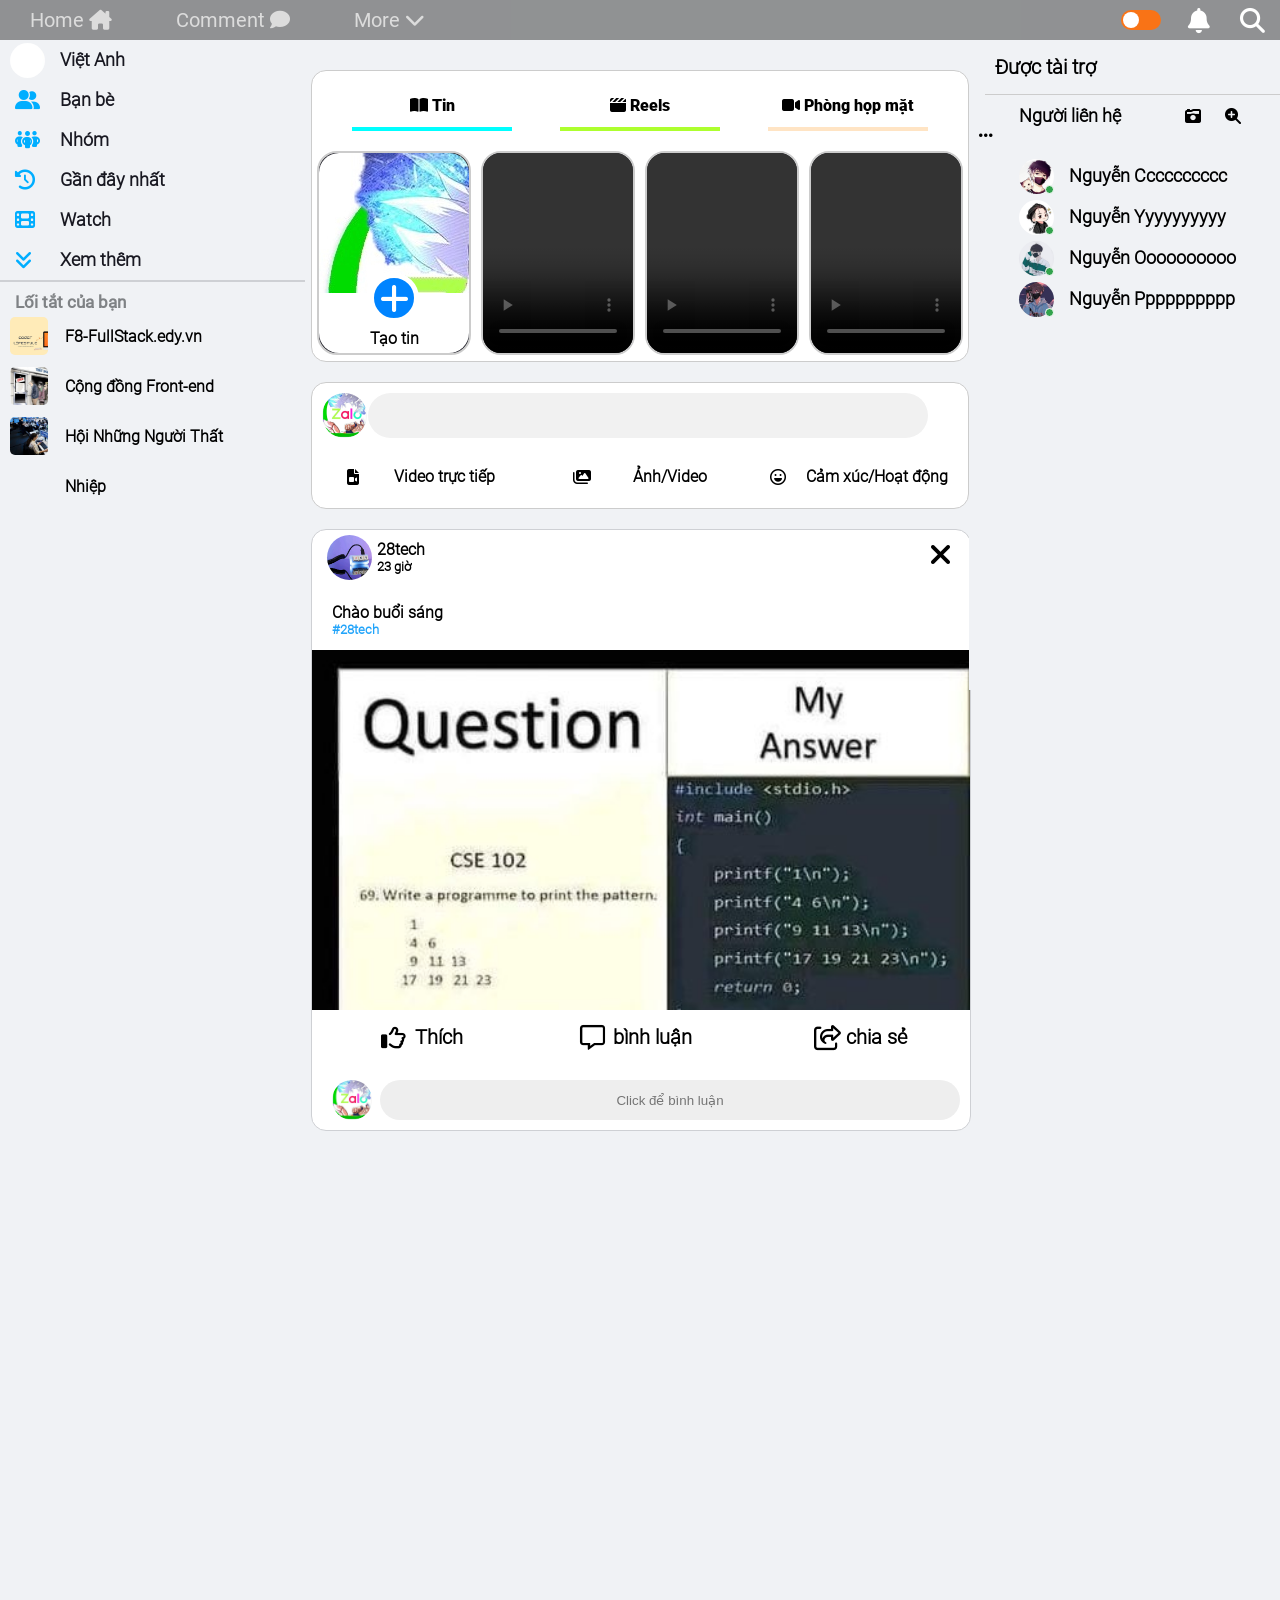
==== comments.html @ 3ee3d345 "website 1" ====
<!DOCTYPE html>
<html lang="en">
<head>
    <meta charset="UTF-8">
    <meta http-equiv="X-UA-Compatible" content="IE=edge">
    <meta name="viewport" content="width=device-width, initial-scale=1.0">
    <link rel="stylesheet" href="comments.css"/>
    <link rel="stylesheet" href="./fontawesome/css/all.min.css" />
    <title>Document</title>
</head>
<body>
    <div id="home-comments">
        <div id="header">
            <label id="checkbox">
                <input id="accept" type="checkbox">
                <span class="check"></span>
            </label>
            <i class="fa-solid fa-magnifying-glass">
                <input id="input" type="input">
            </i>      
            <i class="fa-solid fa-bell"><div class="background-bell"></div></i>
            <ul id="nav">
                <li id="li-home"><a href="./index.html">Home <i class="fa-solid fa-house-chimney"></i></a></li>
                <li id="li-comment"><a href="./comments.html">Comment <i class="fa-solid fa-comment"></i></a></li>
                <li id="more">
                    <a href="">More <i class="fa-solid fa-chevron-down"></i></a>
                    <ul id="subnav">
                        <li id="li-group"><a href="https://www.facebook.com/groups/1156197571684509">Group <i class="fa-brands fa-facebook"></i></a> <div id="menu-facebook"></div></li>
                        <li id="li-youtube"><a href="https://www.youtube.com/channel/UCp9s-j8TBkS5prHAPXQTIWg">Youtube <i class="fa-brands fa-youtube"></i></a>
                            <iframe id="menu-youtube" width="560" height="315" src="https://www.youtube.com/embed/EkPD_zbbj5I" title="YouTube video player" frameborder="0" allow="accelerometer; autoplay; clipboard-write; encrypted-media; gyroscope; picture-in-picture" allowfullscreen></iframe>
                        </li>
                    </ul>
                </li>
            </ul>
        </div>

        <div id="content">
            <div id="Part-1">
                <ul id="toolbar">
                    <a href="">
                        <li>
                            <div class="avatar" id="avatar-toolbar"></div>
                            <h4>Việt Anh</h4>
                        </li>
                    </a>
                    <a href="">
                        <li>
                            <i class="fa-solid fa-user-group"></i>
                            <h4>Bạn bè</h4>
                        </li>
                    </a>
                    <a href="">
                        <li>
                            <i class="fa-solid fa-people-group"></i>
                            <h4>Nhóm</h4>
                        </li>
                    </a>
                    <a href="">
                        <li>
                            <i class="fa-solid fa-clock-rotate-left"></i>
                            <h4>Gần đây nhất</h4>
                        </li>
                    </a>
                    <a href="">
                        <li>
                            <i class="fa-solid fa-film"></i>
                            <h4>Watch</h4>
                        </li>
                    </a>
                    <a href="">
                        <li id="more">
                            <i class="fa-solid fa-angles-down"></i>
                            <h4>Xem thêm</h4>
                        </li>
                    </a>
                </ul>

                <ul id="Group">
                    <h2>Lối tắt của bạn</h2>
                    <a href=""><li>
                        <i class="avatar-group" id="avatar-group-1"></i>
                        <h4>F8-FullStack.edy.vn</h4>
                    </li></a>
                    <a href=""><li>
                        <i class="avatar-group" id="avatar-group-2"></i>
                        <h4>Cộng đồng Front-end</h4>
                    </li></a>
                    <a href=""><li>
                        <i class="avatar-group" id="avatar-group-3"></i>
                        <h4>Hội Những Người Thất Nhiệp</h4>
                    </li></a>
                </ul>
            </div>

            <div id="Part-2">
                <div id="news">
                    <ul id="Part1-news">
                        <li id="new-open"><i class="fa-solid fa-book-open"></i> Tin</li>
                        <li id="reels-open"><i class="fa-solid fa-clapperboard"></i> Reels</li>
                        <li id="meeting-open"><i class="fa-solid fa-video"></i> Phòng họp mặt</li>
                    </ul>

                    <div id="Part2-news">
                        <div id="tin">
                            <div class="new" id="new-1">
                                <div class="avatar-new" id="avatar-new-1"></div>
                                <div class="infomation-new" id="infomation-new-1">
                                    <h4>Tạo tin</h4>
                                    <div id="box-fa-flus"><i class="fa-solid fa-plus"></i></div>
                                </div>
                            </div>                
                            <video class="new" id="new-2" controls>
                                <source src="./comments/video/y2meta.com-徐梦圆 - China-P ♪-(240p).mp4" type="video/mp4">
                                <div class="avatar" id="avatar-2"></div>
                                <h4 id="name-2" class="name">China-P</h4>
                            </video>          
                            <video class="new" id="new-3" controls>
                                <source src="./comments/video/y2meta.com-徐梦圆 - China-M ♪-(240p).mp4" type="video/mp4">
                                <div class="avatar" id="avatar-3"></div>
                                <h4 id="name-3" class="name">China-M</h4>
                            </video>
                            <video class="new" id="new-4" controls>
                                <source src="./comments/video/y2meta.com-徐梦圆 - China-A ♪-(240p).mp4" type="video/mp4">
                                <div class="avatar" id="avatar-4"></div>
                                <h4 id="name-4" class="name">China-A</h4>
                            </video>
                        </div>

                        <div id="reels">
                            <video class="new" id="new-2" controls>
                                <source src="./comments/video/y2meta.com-徐梦圆 - China-P ♪-(240p).mp4" type="video/mp4">
                                <div class="avatar" id="avatar-2"></div>
                                <h4 id="name-2" class="name">China-P</h4>
                            </video>             
                        </div>

                        <div id="phonghopmat">
                            <h1>để cho đỡ trống( quá khó vượt qua khả năng)</h1>
                        </div>
                    </div>
                </div>

                <div id="suggest">
                    <div id="Part1-suggest">
                        <i class="avatar" id="avatar-suggest"></i>
                        <input type="text">
                    </div>
                    <div id="Part2-suggest">
                        <div id="livevideo">
                            <i class="fa-solid fa-file-video"></i>
                            <h4>Video trực tiếp</h4>
                        </div>
                        <div id="image">
                            <i class="fa-solid fa-images"></i>
                            <h4>Ảnh/Video</h4>
                        </div>
                        <div id="smile">
                            <i class="fa-regular fa-face-laugh"></i>
                            <h4>Cảm xúc/Hoạt động</h4>
                        </div>
                    </div>
                </div>

                <div id="posts">
                    <div id="Part1-posts">
                        <div class="avatar" id="avatar-posts-1"></div>
                        <div id="infomation-posts">
                            <h4>28tech</h4>
                            <h5>23 giờ</h5>
                        </div>
                        <i class="fa-solid fa-xmark"></i>
                    </div>
                    <div id="Part2-posts">
                        <h4>Chào buổi sáng</h5>
                        <h6>#28tech</h6>
                    </div>
                    <div id="Part3-posts"></div>
                    <div id="Part4-posts">
                        <div id="like">
                            <i class="fa-regular fa-thumbs-up"></i>
                            <h4>Thích</h4>
                        </div>
                        <div id="comment">
                            <i class="fa-regular fa-message"></i>
                            <h4>bình luận</h4>
                        </div>
                        <div id="share">
                            <i class="fa-regular fa-share-from-square"></i>
                            <h4>chia sẻ</h4>
                        </div>
                    </div>
                    <div id="Part5-posts">
                        <i class="avatar" id="avatar-posts-2"></i>
                        <input id="input-posts" placeholder="Click để bình luận" type="text">
                    </div>
                    <div class="fb-comments" data-href="http://127.0.0.1:5500/comments.html" data-width="676" data-numposts="5"></div>
                </div>
            </div>

            <div id="Part-3">
                <h4>Được tài trợ</h4>
                <ul id="contact">
                    <li>
                        <ul id="lienhe">
                            <li><h4>Người liên hệ</h4> </li>
                            <li><i class="fa-solid fa-camera-retro"></i></li>
                            <li><i class="fa-solid fa-magnifying-glass-plus"></i></li>
                            <li><i class="fa-solid fa-ellipsis"></i></li>
                        </ul>
                    </li>
                    <li><h4><div class="avatar" id="avatar-user-1"></div> Nguyễn Cccccccccc</h4></li>
                    <li><h4><div class="avatar" id="avatar-user-2"></div> Nguyễn Yyyyyyyyyy</h4></li>
                    <li><h4><div class="avatar" id="avatar-user-3"></div> Nguyễn Oooooooooo</h4></li>
                    <li><h4><div class="avatar" id="avatar-user-4"></div> Nguyễn Pppppppppp</h4></li>
                </ul>
            </div>
        </div>
    </div>

    <div id="fb-root"></div>
    <script async defer crossorigin="anonymous" src="https://connect.facebook.net/vi_VN/sdk.js#xfbml=1&version=v16.0" nonce="fRt0n8JZ"></script>
    <script src="./comments.js"></script>
</body>
</html>
---- comments.css ----
* {
    margin: 0px;
    padding: 0px;
    list-style: none;
}

@font-face {
    font-family: Roboto-black;
    src: url(./font/Roboto-Black.ttf);
}
@font-face {
    font-family: Roboto-regular;
    src: url(./font/Roboto-Regular.ttf);
}
@font-face {
    font-family: Roboto-light;
    src: url(./font/Roboto-Light.ttf);
}
@font-face {
    font-family: Roboto-thin;
    src: url(./font/Roboto-Thin.ttf);
}

#home-comments {
    background-color: #F0F2F5;
    width: 100%;
    height: 2000px;
}

/* --------------------------------icon--------------------------------- */
#checkbox {
    position: absolute;
    left: 86%;
    top: 10px;
}

.fa-facebook {
    color: aqua;
    position: relative;
}

#li-group:hover #menu-facebook {
    display: block;
}

#li-group #menu-facebook {
    width: 800px;
    height: 400px;
    display: none;
    position: absolute;
    background-image: url(./images/facebook.png);
    background-repeat: no-repeat;
    left: 180px;
    top: 0px;
    transition: 1s;
    
}

#menu-facebook:hover {
    transform: scale(1.5);
    margin-top: 50px;
    margin-left: 200px;
    border-radius: 30px;
}

.fa-youtube {
    color: red;
}

#li-youtube:hover #menu-youtube {
    display: block;
}

#menu-youtube {
    display: none;
    position: absolute;
    left: 180px;
    top: 40px;
    width: 560px; 
    height: 340px;
    transition: 1s;
}

#menu-youtube:hover {
    transform: scale(1.5);
    margin-left: 140px;
}

.fa-magnifying-glass {
    font-size: 25px;
    color: white;
    float: right;
    padding: 7.5px 15px;
    position: relative;
}

#input {
    display: none;
    width: 200px;
    height: 35px;
    position: absolute;
    right: 0px;
    top: 40px;
    animation: animation-searchOpen 1s;
}

@keyframes animation-searchOpen {
    0% { width: 0px; height: 0px;}
    100% {width: 200px;height: 35px;}
}

#input.open {
    display: block;
}

.fa-bell {
    font-size: 25px;
    color: white;
    float: right;
    padding: 7.5px 15px;
    position: relative;
}  

.background-bell {
    display: none;
    background: white;
    width: 400px;
    height: 300px;
    margin: 5px;
    position: absolute;
    border-radius: 10%;
    -moz-border-radius: 10%;
    -webkit-border-radius: 10%;
    right: -8px;
    transition: 1s;
    animation: animation-bellOpen 1s;
}

@keyframes animation-bellOpen {
    0% { width: 0px; height: 0px;}
    100% {width: 400px;height: 300px;}
}

.background-bell.open {
    display: block;
}

.background-bell:hover {
    transform: scale(1.5);
    margin-top: 80px;
    margin-right: 50px;
}

.fa-bell:hover,
.fa-magnifying-glass:hover {
    color: black;
    background-color: red;
}

/* ------------------------------------------------------------------- */
#header {
    width: 100%;
    height: 40px;
    background-color: rgb(0, 0, 0, 0.4);
    position: fixed;
    z-index: 5;
}

#header a{
    font-family: Roboto-regular;
}

#nav > li {
    display: inline-block;
}

#nav a {
    text-decoration: none;
    color: #DCDCDC;
    font-size: 20px;
    padding: 0px 30px; 
    line-height: 40px;
}

#nav > li:hover > a {
    color: black;
    background-color: #DCDCDC;
    display: inline-block;
    transition: 1s ease;
}

#more {
    position: relative;
}

#subnav.open {
    display: block;
    animation: animation-subnav 1s normal;
}

@keyframes animation-subnav {
    0% {
        width: 180px;
        height: 0px;
    }
    100% {
        width: 180px;
        height: 80px;
    }
}

#more > a {
    pointer-events: none;
} 

#subnav li:hover{
    background-color: #DCDCDC;
}

#subnav li:hover a{
    color: black
}

#subnav {
    display: none;
    width: 180px;
    background-color: #ffffff;
    position: absolute;
    left: 0px;
    border-radius: 5%;
} 

#li-home {
    position: relative;
}

#li-home a::after {
    content: '';
    height: 4px;
    width: 0px;
    background-color: rgb(238, 255, 0);
    position: absolute;
    bottom: 0px;
    left: 50%;
    transform: translateX(-50%);
    transition: all 0.5s ease-in-out;
}

#li-home a:hover::after {
    width: 100%;
}

#li-comment {
    position: relative;
}

#li-comment a::after {
    content: '';
    height: 4px;
    width: 0px;
    background-color: rgb(0, 247, 255);
    position: absolute;
    bottom: 0px;
    left: 50%;
    transform: translateX(-50%);
    transition: all 0.5s ease-in-out;
}

#li-comment a:hover::after {
    width: 100%;
}

#accept {
    display: none;
}

.check {
    position: relative;
    display: block;
    width: 40px;
    height: 20px;
    background-color: #f97316;
    cursor: pointer;
    border-radius: 20px;
    overflow: hidden;
    transition: ease-in 0.5s;
    left: 50%;
}

#accept:checked ~ .check {
    background-color: #fff;
}

.check::before {
    content: '';
    position: absolute;
    top: 2px;
    left: 2px;
    background: #fff;
    width: 16px;
    height: 16px;
    border-radius: 50%;
    transition-duration: 0.5s;
}

#accept:checked ~ .check::before {
    transform: translateX(-50px);
}

.check::after {
    content: '';
    position: absolute;
    top: 2px;
    left: 2px;
    background: #f97316;
    width: 16px;
    height: 16px;
    border-radius: 50%;
    transition-duration: 0.5s;
    transform: translateX(50px);
}

#accept:checked ~ .check::after {
    transform: translateX(0px);
}

/* --------------------------------comment.html------------------------------------------ */
#content {
    display: flex;
    width: 100%;
    height: 650px;
    top: 40px;
    position: relative;
    font-family: Roboto-light;
    background-color: #F0F2F5;
}

/* ----------------------------------part1--------------------------------- */
#Part-1 {
    display: flex;
    flex: 1;
    flex-direction: column;
    width: 100%;
    height: 100%;
    background-color: #F0F2F5;
}

#toolbar > a > li h4 {
    font-size: 18px;
    line-height: 40px;
    position: relative;
    left: 60px;
    color: #181821;
}

#toolbar a {
    text-decoration: none;
}

#toolbar li:hover {
    background-color: #E4E6E9;
}

#toolbar i {
    color: rgb(0, 174, 255);
    font-size: 20px;
    position: absolute;
    margin: 10px 15px;
}

#toolbar {
    border-bottom:#CED0D4 solid 2px;
    width: 305px;
}

.avatar {
    position: absolute;
    border-radius: 100%;
    background-size: cover;
}

#avatar-toolbar {
    width: 35px;
    height: 35px;
    margin: 2.5px 10px;
    background: url(./comments/img/avatar.jpg);
}

#Group h2 {
    padding: 10px 0px 0px 15px;
    font-family: Roboto-regular;
    font-size: 17px;
    color: #7F8285;
}

#Group li:hover{
    background-color: #E4E6E9;
}

#Group a {
    text-decoration: none;
}

#Group h4 {
    color: black;
    margin: 0px 65px;
    line-height: 50px;
}

.avatar-group {
    width: 38px;
    height: 38px;
    border-radius: 5px;
    background-size: cover;
    position: absolute;
    margin: 5px 0px 0px 10px;
}

#avatar-group-1 {
    background-image: url(./comments/img/f8.jpg);
}

#avatar-group-2 {
    background-image: url(./comments/img/hội\ thất\ nghiệp.jpg);
}

#avatar-group-3 {
    background-image: url(./comments/img/font-end.jpg);
}

/* ----------------------------------part2--------------------------------- */
#Part-2 {
    flex: 2;
    flex-direction: column;
    width: 100%;
    height: 100%;
    
}
/* -------------------------part-new1------------------------------- */
#news {
    display: flex;
    flex-direction: column;
    align-items: center;
    border: rgb(204, 204, 204) 1px solid;
    border-radius: 15px;
    position: relative;
    top: 30px;
    background-color: #FFFFFF;
}

#Part1-news > li {
    display: inline-block;
    text-align: center;
    line-height: 60px;
    background-color: #FFFFFF;
    height: 60px;
    width: 200px;
    margin: 0px 2px;
    position: relative;
    top: 5px;
    font-family: Roboto-black;  
    border-radius: 10px;
    cursor: pointer;
}

#Part1-news > li:hover {
    background-color: #F2F2F2;
}

#new-open::after {
    content: '';
    position: absolute;
    bottom: 5px;
    width: 80%;
    height: 4px;
    background-color: aqua;
    left: 50%;
    transform: translateX(-50%);
}

#reels-open::after {
    content: '';
    position: absolute;
    bottom: 5px;
    width: 80%;
    height: 4px;
    background-color: greenyellow;
    left: 50%;
    transform: translateX(-50%);
}

#meeting-open::after {
    content: '';
    position: absolute;
    bottom: 5px;
    width: 80%;
    height: 4px;
    background-color: bisque;
    left: 50%;
    transform: translateX(-50%);
}

#new-open.remove::after,
#reels-open.remove::after,
#meeting-open.remove::after {
    transform: translateX(-50%) translateY(-4px);
    transition: 1s ease;
}

#new-open.open::after,
#reels-open.open::after,
#meeting-open.open::after {
    transform: translateX(-50%) translateY(4px);
    transition: 1s ease;
}

.fa-book-open.open {
    color: orange;
}

.fa-clapperboard.open {
    color: red;
}

.fa-video.open {
    color: rebeccapurple;
}
/* -------------------------part-new2------------------------------- */
#tin {
    width: 100%;
    height: 230px;
    display: flex;
}

#tin.remove {
    display: none;
}

.new {
    width: 150px;
    height: 200px;
    position: relative;
    top: 20px;
    margin: 0px 5px;
    border-radius: 20px;
    background-color: #181821;
    border: #ccc 2px solid;
}

.avatar-new {
    border-radius: 20px 20px 0px 0px;
}

#avatar-new-1 {
    width: 100%;
    height: 70%;
    background-size: cover;
    background: url(./comments/img/avatar.jpg);
}

.infomation-new {
    width: 100%;
    height: 30%;
    background-color: white;
    border-radius: 0px 0px 20px 20px;
}

.infomation-new h4 {
    left: 50%;
    transform: translateX(-50%);
    position: absolute;
    bottom: 5px;
}

#box-fa-flus {
    position: absolute;
    border: white 5px solid;
    width: 40px;
    height: 40px;
    left: 50%;
    top: 60%;
    transform: translateX(-50%);
    border-radius: 100%;
    background-color: rgb(0, 132, 255);
}

.fa-plus {
    color: white;
    font-size: 33px;
    position: absolute;
    top: 50%;
    left: 6px;
    transform: translateY(-50%);
}

#reels {
    display: none;
    width: 100%;
    height: 230px;
}

#reels.open {
    display: block;
}

#phonghopmat {
    display: none;
    padding: 50px 0px;
    text-align: center;
}

#phonghopmat.open {
    display: block;
}

#suggest {
    width: 99,5%;
    height: 125px;
    background-color: white;
    position: relative;
    top: 50px;
    border: #ccc 1px solid;
    border-radius: 15px;
}

#Part1-suggest {
    width: 100%;
    height: 50%;
}

#Part1-suggest input {
    width: 560px;
    height: 45px;
    border-radius: 50px;
    border: none;
    background-color: #f1f1f1;
    float: right;
    margin: 10px 40px;
}

#Part1-suggest input:hover {
    background-color: #E4E6E9;
}

#Part2-suggest {
    display: flex;
    width: 100%;
    height: 50%;
}

#livevideo,
#image,
#smile {
    display: flex;
    flex: 1;
    width: 100px;
    border-radius: 10px;
    align-items: center;
    margin-bottom: 5px;
    justify-content: space-evenly;
}

#livevideo:hover,
#image:hover,
#smile:hover{
    background-color: rgba(0, 0, 0, 0.274);
}

#avatar-suggest {
    background: url(./comments/img/avatar.jpg);
    background-size: cover;
    margin: 10px;
    width: 45px;
    height: 45px;
}

#posts {
    width: 100%;
    height: 600px;
    background-color: white;
    border: solid 1px #CED0D4;
    position: relative;
    top: 70px;
    border-radius: 15px;
}

#Part1-posts {
    height: 10%;
    width: 100%;
    display: flex;
}

#avatar-posts-1 {
    background: url(./comments/img/avatar-post.jpg);
    width: 45px;
    height: 45px;
    background-size: cover;
    top: 5px;
    left: 15px;
}

#infomation-posts {
    position: absolute;
    left: 65px;
    top: 10px;
}

.fa-xmark {
    font-size: 30px;
    position: absolute;
    right: 20px;
    top: 10px;
}

#Part2-posts {
    height: 10%;
    width: 100%;
    margin: 0px 20px;
    display: flex;
    flex-direction: column;
    justify-content: center;
}

#Part2-posts h6 {
    color: rgb(34, 164, 250);
    font-size: 13px;
}

#Part3-posts {
    background: url(./comments/img/image-posts.jpg);
    background-size: cover;
    height: 60%;
    width: 100%;
}

#Part4-posts {
    height: 10%;
    width: 100%;
    display: flex;
    border-radius: 0px 0px 0px 0px;
}

#like,#comment,#share {
    width: 90%;
    height: 90%;
    align-items: center;
    justify-content: space-evenly;
    display: flex;
    border-radius: 10px;
}

#like:hover,#comment:hover,#share:hover {
    background-color: #7F8285;
}

#like h4,#share h4 {
    font-size: 20px;
    position: relative;
    left: -20px;
}

#like i,#share i {
    position: relative;
    font-size: 25px;
    left: 20px;
}

#comment h4 {
    font-size: 20px;
    position: relative;
    left: -20px;
}
#comment i {
    position: relative;
    font-size: 25px;
    left: 10px;
}

#Part5-posts {
    width: 100%;
    height: 10%;
    display: flex;
    align-items: center;
}

#Part5-posts input {
    width: 580px;
    height: 40px;
    position: absolute;
    right: 10px;
    border-radius: 20px;
    background-color: #eeeeee;
    border: none;
}

#Part5-posts input:hover {
    background-color: #ccc;
}

#Part5-posts input::placeholder {
    top: 50%;
    left: 50%;
    transform: translateX(-50%) translateY(-50%);
    position: absolute;
}

#avatar-posts-2 {
    width: 40px;
    height: 40px;
    background: url(./comments/img/avatar.jpg);
    background-size: cover;
    position: absolute;
    left: 20px;
}

.fb-comments {
    display: none;
}

.fb-comments.open {
    display: block;
    animation: animation-comments 1s;
}

@keyframes animation-comments {
    0% { height: 0%;}
    100% { height: 100%;}
}
/* ----------------------------------part3--------------------------------- */
#Part-3 {
    flex: 1;
    flex-direction: column;
    width: 100%;
    height: 100%;
    background-color: #F0F2F5;
    position: relative;
}

#Part-3 > h4 {
    border-bottom: rgb(204, 204, 204) 1px solid;
    width: 275px;
    float: right;
    font-size: 20px;
    padding: 15px 10px;
}

#contact {
    float: right;
}

#lienhe li {
    display: inline-block;
}

#contact i {
    margin: 0px 10px;
}

#contact li h4 {
    font-size: 18px;
    margin: 10px 50px 0px 50px;
}

#contact > li > h4 {
    margin: 20px 0px 0px 100px;

}


#avatar-user-1 {width: 35px; height: 35px; background: url(./comments/img/avatar-user-1.jpg); background-size: cover; position: absolute; margin-left: -50px; margin-top: -6px;}
#avatar-user-2 {width: 35px; height: 35px; background: url(./comments/img/avatar-user-2.jpg); background-size: cover; position: absolute; margin-left: -50px; margin-top: -6px;}
#avatar-user-3 {width: 35px; height: 35px; background: url(./comments/img/avatar-user-3.jpg); background-size: cover; position: absolute; margin-left: -50px; margin-top: -6px;}
#avatar-user-4 {width: 35px; height: 35px; background: url(./comments/img/avatar-user-4.jpg); background-size: cover; position: absolute; margin-left: -50px; margin-top: -6px;}

#avatar-user-1::after,
#avatar-user-2::after,
#avatar-user-3::after,
#avatar-user-4::after {
    content: '';
    background-color: #31A24C;
    position: absolute;
    bottom: -0px;
    right: -0px;
    border: solid white 1px;
    border-radius: 100%;
    width: 7px;
    height: 7px;
}
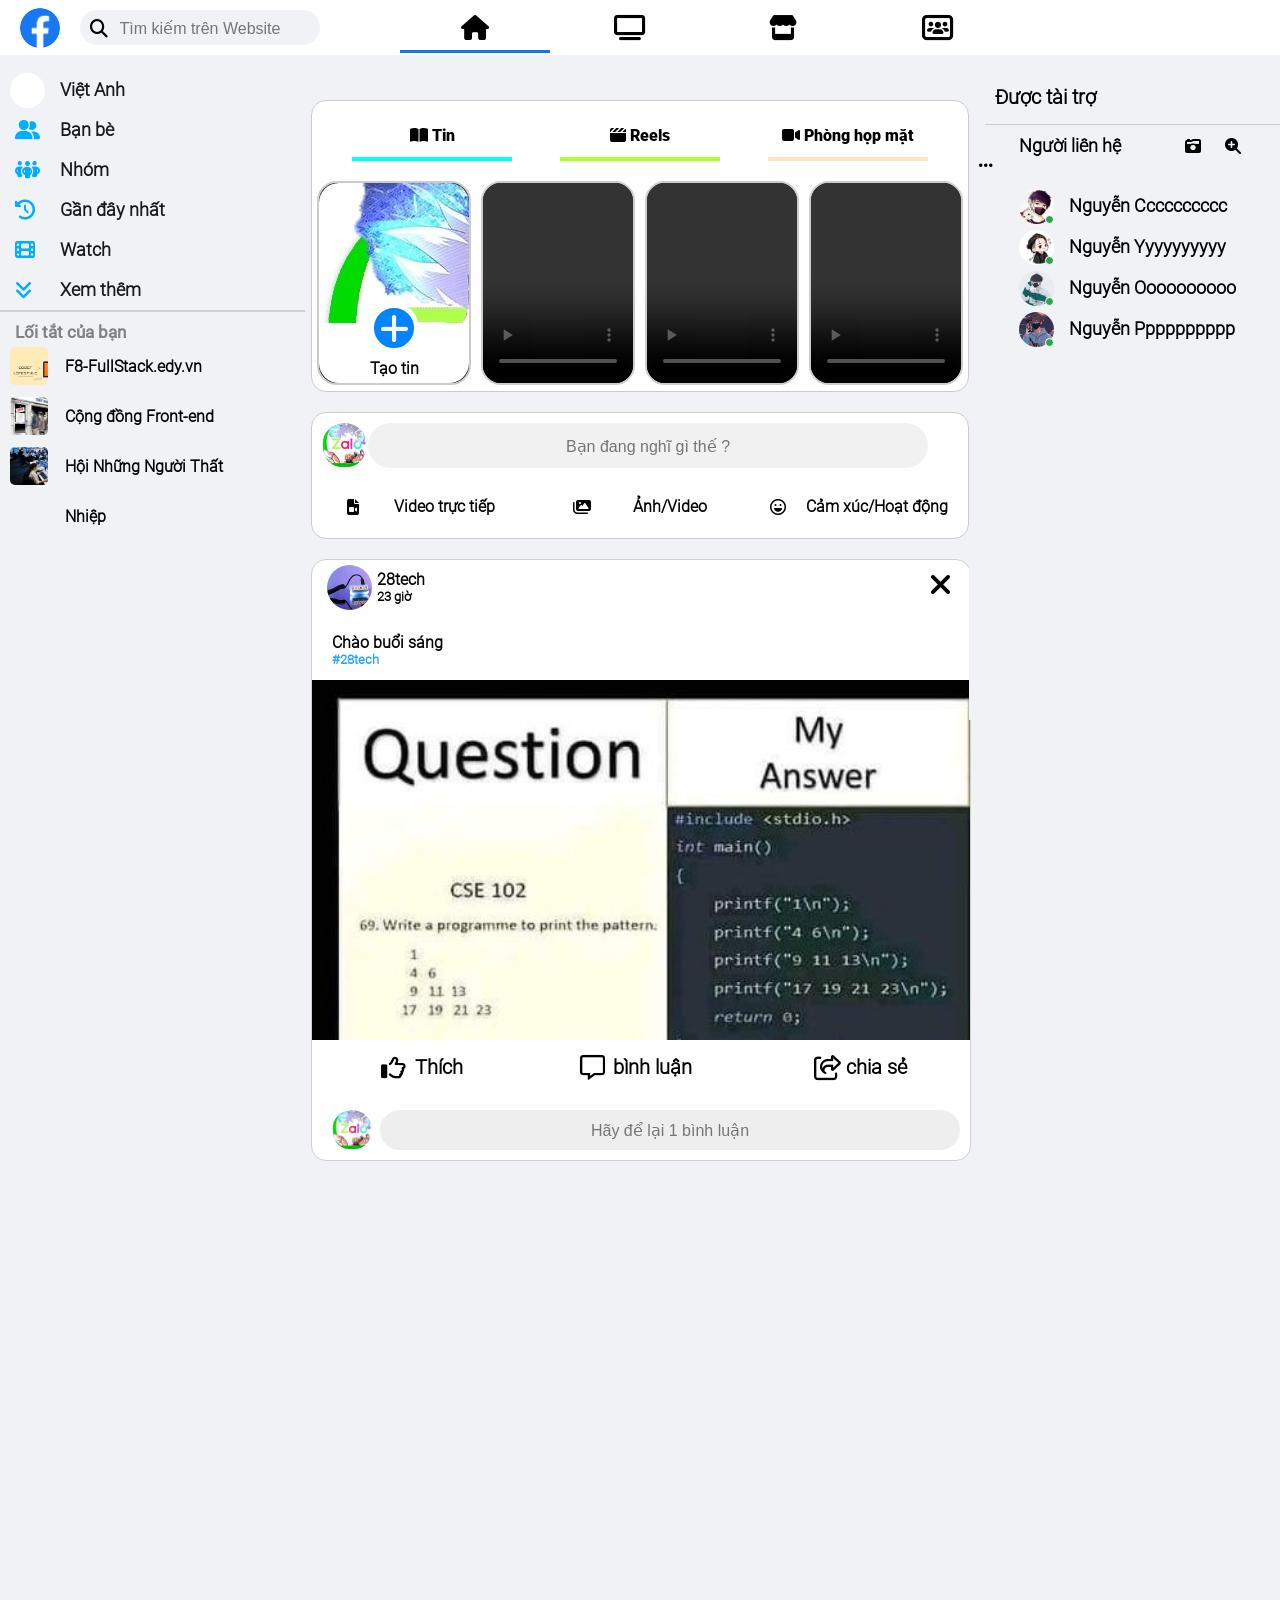
==== commit 7898bc3b: "Add new project food" ====
--- a/comments.html
+++ b/comments.html
@@ -11,27 +11,23 @@
 <body>
     <div id="home-comments">
         <div id="header">
-            <label id="checkbox">
-                <input id="accept" type="checkbox">
-                <span class="check"></span>
-            </label>
-            <i class="fa-solid fa-magnifying-glass">
-                <input id="input" type="input">
-            </i>      
-            <i class="fa-solid fa-bell"><div class="background-bell"></div></i>
-            <ul id="nav">
-                <li id="li-home"><a href="./index.html">Home <i class="fa-solid fa-house-chimney"></i></a></li>
-                <li id="li-comment"><a href="./comments.html">Comment <i class="fa-solid fa-comment"></i></a></li>
-                <li id="more">
-                    <a href="">More <i class="fa-solid fa-chevron-down"></i></a>
-                    <ul id="subnav">
-                        <li id="li-group"><a href="https://www.facebook.com/groups/1156197571684509">Group <i class="fa-brands fa-facebook"></i></a> <div id="menu-facebook"></div></li>
-                        <li id="li-youtube"><a href="https://www.youtube.com/channel/UCp9s-j8TBkS5prHAPXQTIWg">Youtube <i class="fa-brands fa-youtube"></i></a>
-                            <iframe id="menu-youtube" width="560" height="315" src="https://www.youtube.com/embed/EkPD_zbbj5I" title="YouTube video player" frameborder="0" allow="accelerometer; autoplay; clipboard-write; encrypted-media; gyroscope; picture-in-picture" allowfullscreen></iframe>
-                        </li>
-                    </ul>
-                </li>
-            </ul>
+            <i class="avatar" id="icon"></i>
+            <i class="fa-solid fa-magnifying-glass"></i>
+            <input type="text" placeholder="Tìm kiếm trên Website">
+            <div id="Part2-header">
+                <i class="fa-solid fa-house">
+                    <div class="recommend"><h5>Trang chủ</h5></div>
+                </i>
+                <i class="fa-solid icon-header fa-tv">
+                    <div class="recommend"><h5>Watch</h5></div>
+                </i>
+                <i class="fa-solid icon-header fa-store">
+                    <div class="recommend"><h5>Marketplace</h5></div>
+                </i>
+                <i class="fa-solid icon-header fa-users-rectangle">
+                    <div class="recommend"><h5>Nhóm</h5></div>
+                </i>
+            </div>
         </div>
 
         <div id="content">
@@ -95,9 +91,9 @@
             <div id="Part-2">
                 <div id="news">
                     <ul id="Part1-news">
-                        <li id="new-open"><i class="fa-solid fa-book-open"></i> Tin</li>
-                        <li id="reels-open"><i class="fa-solid fa-clapperboard"></i> Reels</li>
-                        <li id="meeting-open"><i class="fa-solid fa-video"></i> Phòng họp mặt</li>
+                        <li class="new-part1" id="new-open"><i class="fa-solid fa-book-open"></i> Tin</li>
+                        <li class="new-part1" id="reels-open"><i class="fa-solid fa-clapperboard"></i> Reels</li>
+                        <li class="new-part1" id="meeting-open"><i class="fa-solid fa-video"></i> Phòng họp mặt</li>
                     </ul>
 
                     <div id="Part2-news">
@@ -143,7 +139,7 @@
                 <div id="suggest">
                     <div id="Part1-suggest">
                         <i class="avatar" id="avatar-suggest"></i>
-                        <input type="text">
+                        <input placeholder="Bạn đang nghĩ gì thế ?" type="text">
                     </div>
                     <div id="Part2-suggest">
                         <div id="livevideo">
@@ -191,7 +187,7 @@
                     </div>
                     <div id="Part5-posts">
                         <i class="avatar" id="avatar-posts-2"></i>
-                        <input id="input-posts" placeholder="Click để bình luận" type="text">
+                        <input id="input-posts" placeholder="Hãy để lại 1 bình luận" type="text">
                     </div>
                     <div class="fb-comments" data-href="http://127.0.0.1:5500/comments.html" data-width="676" data-numposts="5"></div>
                 </div>
@@ -216,9 +212,8 @@
             </div>
         </div>
     </div>
-
+    <script src="./comments.js"></script>
     <div id="fb-root"></div>
     <script async defer crossorigin="anonymous" src="https://connect.facebook.net/vi_VN/sdk.js#xfbml=1&version=v16.0" nonce="fRt0n8JZ"></script>
-    <script src="./comments.js"></script>
 </body>
 </html>
--- a/comments.css
+++ b/comments.css
@@ -27,309 +27,152 @@
     height: 2000px;
 }
 
-/* --------------------------------icon--------------------------------- */
-#checkbox {
-    position: absolute;
-    left: 86%;
-    top: 10px;
-}
-
-.fa-facebook {
-    color: aqua;
-    position: relative;
-}
-
-#li-group:hover #menu-facebook {
-    display: block;
-}
-
-#li-group #menu-facebook {
-    width: 800px;
-    height: 400px;
-    display: none;
-    position: absolute;
-    background-image: url(./images/facebook.png);
-    background-repeat: no-repeat;
-    left: 180px;
-    top: 0px;
-    transition: 1s;
+/* --------------------------------header--------------------------------- */
+#header {
+    width: 100%;
+    height: 55px;
+    background: #FFFFFF;
+    position: fixed;
+    display: flex;
+    align-items: center;
+    z-index: 5;
+}
+
+#icon {
+    width: 40px;
+    height: 40px;
+    background: url(./comments/img/fb_icon_325x325.png);
+    background-size: cover;
+    left: 20px;
+}
+
+#header input {
+    width: 240px;
+    height: 35px;
+    margin: 0px ;
+    border: none;
+    background: #F0F2F5;
+    margin: 0px 80px;
+    border-radius: 20px;
+}
+
+input::placeholder {
+    position: absolute;
+    font-size: 16px;
+    top: 50%;
+    left: 50%;
+    transform: translateX(-50%) translateY(-50%);
+}
+
+.fa-magnifying-glass {
+    font-size: 18px;
+    position: absolute;
+    left: 90px;
+    line-height: 40px;
+}
+
+.icon-header {
+    text-align: center;
+    padding: 10px 0px;
+    font-size: 25px;
+    width: 150px; 
+    cursor: pointer;
+    position: relative;
+    font-weight: lighter;
+}
+
+.icon-header:hover {
+    border-radius: 10px;
+    background-color: #F2F2F2;
+}
+
+.fa-house {
+    text-align: center;
+    padding: 10px 0px;
+    font-size: 25px;
+    width: 150px; 
+    cursor: pointer;
+    position: relative;
+    font-weight: lighter;
+}
+
+.fa-house::after {
+    content: '';
+    width: 100%;
+    height: 3px;
+    position: absolute;
+    bottom: -3px;
+    left: 50%;
+    transform: translateX(-50%);
+    background-color:#1B74E4;
+}
+
+.recommend {
+    opacity: 0;
+    position: absolute;
+    background-color: #383839;
+    width: 70px;
+    left: 50%;
+    transform: translate(-50%, 0);
+    height: 20px;
+    bottom: -25px;
+    border-radius: 10px;
     
 }
 
-#menu-facebook:hover {
-    transform: scale(1.5);
-    margin-top: 50px;
-    margin-left: 200px;
-    border-radius: 30px;
-}
-
-.fa-youtube {
-    color: red;
-}
-
-#li-youtube:hover #menu-youtube {
-    display: block;
-}
-
-#menu-youtube {
-    display: none;
-    position: absolute;
-    left: 180px;
-    top: 40px;
-    width: 560px; 
-    height: 340px;
-    transition: 1s;
-}
-
-#menu-youtube:hover {
-    transform: scale(1.5);
-    margin-left: 140px;
-}
-
-.fa-magnifying-glass {
-    font-size: 25px;
+#Part2-header i:hover .recommend {
+    animation: opacityOn 1s normal forwards;
+    animation-delay: 1s;
+}
+
+.recommend h5 {
+    line-height: 20px;
     color: white;
-    float: right;
-    padding: 7.5px 15px;
-    position: relative;
-}
-
-#input {
-    display: none;
-    width: 200px;
-    height: 35px;
-    position: absolute;
-    right: 0px;
-    top: 40px;
-    animation: animation-searchOpen 1s;
-}
-
-@keyframes animation-searchOpen {
-    0% { width: 0px; height: 0px;}
-    100% {width: 200px;height: 35px;}
-}
-
-#input.open {
-    display: block;
-}
-
-.fa-bell {
-    font-size: 25px;
-    color: white;
-    float: right;
-    padding: 7.5px 15px;
-    position: relative;
-}  
-
-.background-bell {
-    display: none;
-    background: white;
-    width: 400px;
-    height: 300px;
-    margin: 5px;
-    position: absolute;
-    border-radius: 10%;
-    -moz-border-radius: 10%;
-    -webkit-border-radius: 10%;
-    right: -8px;
-    transition: 1s;
-    animation: animation-bellOpen 1s;
-}
-
-@keyframes animation-bellOpen {
-    0% { width: 0px; height: 0px;}
-    100% {width: 400px;height: 300px;}
-}
-
-.background-bell.open {
-    display: block;
-}
-
-.background-bell:hover {
-    transform: scale(1.5);
-    margin-top: 80px;
-    margin-right: 50px;
-}
-
-.fa-bell:hover,
-.fa-magnifying-glass:hover {
-    color: black;
-    background-color: red;
-}
-
-/* ------------------------------------------------------------------- */
-#header {
-    width: 100%;
-    height: 40px;
-    background-color: rgb(0, 0, 0, 0.4);
-    position: fixed;
-    z-index: 5;
-}
-
-#header a{
-    font-family: Roboto-regular;
-}
-
-#nav > li {
-    display: inline-block;
-}
-
-#nav a {
-    text-decoration: none;
-    color: #DCDCDC;
-    font-size: 20px;
-    padding: 0px 30px; 
-    line-height: 40px;
-}
-
-#nav > li:hover > a {
-    color: black;
-    background-color: #DCDCDC;
-    display: inline-block;
-    transition: 1s ease;
-}
-
-#more {
-    position: relative;
-}
-
-#subnav.open {
-    display: block;
-    animation: animation-subnav 1s normal;
-}
-
-@keyframes animation-subnav {
+    font-family: Roboto-light;
+    font-size: 12px;
+}
+
+@keyframes opacityOn {
     0% {
-        width: 180px;
-        height: 0px;
+        opacity: 0;
     }
     100% {
-        width: 180px;
-        height: 80px;
+        opacity: 1;
     }
 }
 
-#more > a {
-    pointer-events: none;
-} 
-
-#subnav li:hover{
-    background-color: #DCDCDC;
-}
-
-#subnav li:hover a{
-    color: black
-}
-
-#subnav {
-    display: none;
-    width: 180px;
-    background-color: #ffffff;
-    position: absolute;
-    left: 0px;
-    border-radius: 5%;
-} 
-
-#li-home {
-    position: relative;
-}
-
-#li-home a::after {
+/* .icon-header::after {
     content: '';
-    height: 4px;
-    width: 0px;
-    background-color: rgb(238, 255, 0);
-    position: absolute;
-    bottom: 0px;
+    width: 100%;
+    height: 3px;
+    position: absolute;
+    bottom: -3px;
     left: 50%;
     transform: translateX(-50%);
-    transition: all 0.5s ease-in-out;
-}
-
-#li-home a:hover::after {
-    width: 100%;
-}
-
-#li-comment {
-    position: relative;
-}
-
-#li-comment a::after {
-    content: '';
-    height: 4px;
-    width: 0px;
-    background-color: rgb(0, 247, 255);
-    position: absolute;
-    bottom: 0px;
-    left: 50%;
-    transform: translateX(-50%);
-    transition: all 0.5s ease-in-out;
-}
-
-#li-comment a:hover::after {
-    width: 100%;
-}
-
-#accept {
-    display: none;
-}
-
-.check {
-    position: relative;
-    display: block;
-    width: 40px;
-    height: 20px;
-    background-color: #f97316;
-    cursor: pointer;
-    border-radius: 20px;
-    overflow: hidden;
-    transition: ease-in 0.5s;
-    left: 50%;
-}
-
-#accept:checked ~ .check {
-    background-color: #fff;
-}
-
-.check::before {
-    content: '';
-    position: absolute;
-    top: 2px;
-    left: 2px;
-    background: #fff;
-    width: 16px;
-    height: 16px;
-    border-radius: 50%;
-    transition-duration: 0.5s;
-}
-
-#accept:checked ~ .check::before {
-    transform: translateX(-50px);
-}
-
-.check::after {
-    content: '';
-    position: absolute;
-    top: 2px;
-    left: 2px;
-    background: #f97316;
-    width: 16px;
-    height: 16px;
-    border-radius: 50%;
-    transition-duration: 0.5s;
-    transform: translateX(50px);
-}
-
-#accept:checked ~ .check::after {
-    transform: translateX(0px);
-}
+}
+
+.fa-house::after {
+    background-color:crimson;
+}
+
+.fa-tv::after {
+    background-color:tomato;
+}
+
+.fa-store::after {
+    background-color:magenta;
+}
+
+.fa-users-rectangle::after {
+    background-color: #1B74E4;
+} */
 
 /* --------------------------------comment.html------------------------------------------ */
 #content {
     display: flex;
     width: 100%;
     height: 650px;
-    top: 40px;
+    top: 70px;
     position: relative;
     font-family: Roboto-light;
     background-color: #F0F2F5;
@@ -467,37 +310,26 @@
     background-color: #F2F2F2;
 }
 
-#new-open::after {
+.new-part1::after {
+    left: 50%;
+    transform: translateX(-50%);
     content: '';
     position: absolute;
     bottom: 5px;
     width: 80%;
     height: 4px;
+}
+
+#new-open::after {
     background-color: aqua;
-    left: 50%;
-    transform: translateX(-50%);
 }
 
 #reels-open::after {
-    content: '';
-    position: absolute;
-    bottom: 5px;
-    width: 80%;
-    height: 4px;
     background-color: greenyellow;
-    left: 50%;
-    transform: translateX(-50%);
 }
 
 #meeting-open::after {
-    content: '';
-    position: absolute;
-    bottom: 5px;
-    width: 80%;
-    height: 4px;
     background-color: bisque;
-    left: 50%;
-    transform: translateX(-50%);
 }
 
 #new-open.remove::after,
@@ -797,13 +629,6 @@
     background-color: #ccc;
 }
 
-#Part5-posts input::placeholder {
-    top: 50%;
-    left: 50%;
-    transform: translateX(-50%) translateY(-50%);
-    position: absolute;
-}
-
 #avatar-posts-2 {
     width: 40px;
     height: 40px;
@@ -811,20 +636,6 @@
     background-size: cover;
     position: absolute;
     left: 20px;
-}
-
-.fb-comments {
-    display: none;
-}
-
-.fb-comments.open {
-    display: block;
-    animation: animation-comments 1s;
-}
-
-@keyframes animation-comments {
-    0% { height: 0%;}
-    100% { height: 100%;}
 }
 /* ----------------------------------part3--------------------------------- */
 #Part-3 {
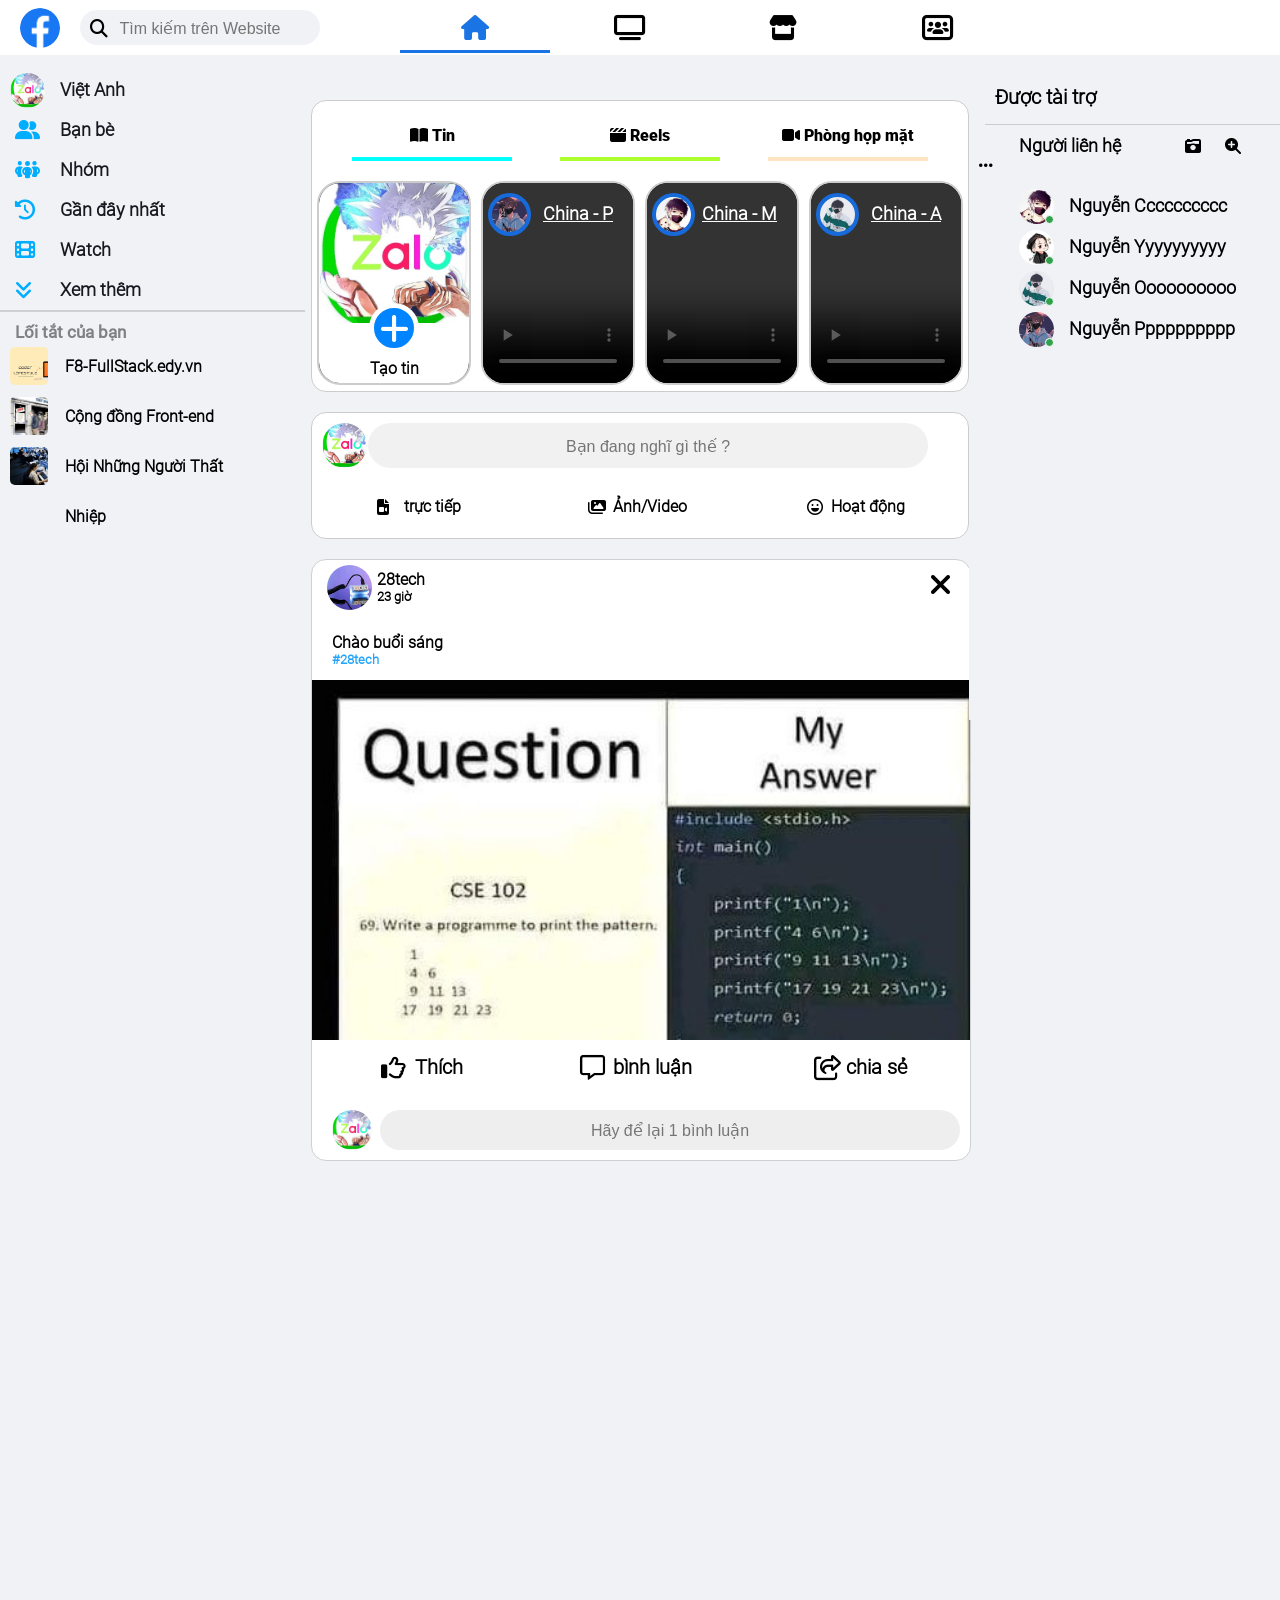
==== commit 15a2f65e: "3" ====
--- a/comments.html
+++ b/comments.html
@@ -104,22 +104,31 @@
                                     <h4>Tạo tin</h4>
                                     <div id="box-fa-flus"><i class="fa-solid fa-plus"></i></div>
                                 </div>
-                            </div>                
-                            <video class="new" id="new-2" controls>
-                                <source src="./comments/video/y2meta.com-徐梦圆 - China-P ♪-(240p).mp4" type="video/mp4">
-                                <div class="avatar" id="avatar-2"></div>
-                                <h4 id="name-2" class="name">China-P</h4>
-                            </video>          
-                            <video class="new" id="new-3" controls>
-                                <source src="./comments/video/y2meta.com-徐梦圆 - China-M ♪-(240p).mp4" type="video/mp4">
-                                <div class="avatar" id="avatar-3"></div>
-                                <h4 id="name-3" class="name">China-M</h4>
-                            </video>
-                            <video class="new" id="new-4" controls>
-                                <source src="./comments/video/y2meta.com-徐梦圆 - China-A ♪-(240p).mp4" type="video/mp4">
-                                <div class="avatar" id="avatar-4"></div>
-                                <h4 id="name-4" class="name">China-A</h4>
-                            </video>
+                            </div>
+                            
+                            <div class="new" id="new-2">
+                                <video class="video" controls>
+                                    <source src="./comments/video/y2meta.com-徐梦圆 - China-P ♪-(240p).mp4" type="video/mp4">
+                                </video>
+                                <div class="avatar avatar1" id="avatar-2"></div>
+                                <h4 id="name-2" class="name">China - P</h4>
+                            </div>
+
+                            <div class="new" id="new-3">
+                                <video class="video" controls>
+                                    <source src="./comments/video/y2meta.com-徐梦圆 - China-M ♪-(240p).mp4" type="video/mp4">                                   
+                                </video>
+                                <div class="avatar avatar1" id="avatar-3"></div>
+                                <h4 id="name-3" class="name">China - M</h4>
+                            </div>
+
+                            <div class="new" id="new-4">
+                                <video class="video" controls>
+                                    <source src="./comments/video/y2meta.com-徐梦圆 - China-A ♪-(240p).mp4" type="video/mp4">
+                                </video>
+                                <div class="avatar avatar1" id="avatar-4"></div>
+                                <h4 id="name-4" class="name">China - A</h4>
+                            </div>  
                         </div>
 
                         <div id="reels">
@@ -144,7 +153,7 @@
                     <div id="Part2-suggest">
                         <div id="livevideo">
                             <i class="fa-solid fa-file-video"></i>
-                            <h4>Video trực tiếp</h4>
+                            <h4>trực tiếp</h4>
                         </div>
                         <div id="image">
                             <i class="fa-solid fa-images"></i>
@@ -152,7 +161,7 @@
                         </div>
                         <div id="smile">
                             <i class="fa-regular fa-face-laugh"></i>
-                            <h4>Cảm xúc/Hoạt động</h4>
+                            <h4>Hoạt động</h4>
                         </div>
                     </div>
                 </div>
--- a/comments.css
+++ b/comments.css
@@ -94,6 +94,7 @@
     cursor: pointer;
     position: relative;
     font-weight: lighter;
+    color:#1B74E4;
 }
 
 .fa-house::after {
@@ -150,19 +151,15 @@
     left: 50%;
     transform: translateX(-50%);
 }
-
 .fa-house::after {
     background-color:crimson;
 }
-
 .fa-tv::after {
     background-color:tomato;
 }
-
 .fa-store::after {
     background-color:magenta;
 }
-
 .fa-users-rectangle::after {
     background-color: #1B74E4;
 } */
@@ -219,7 +216,7 @@
 .avatar {
     position: absolute;
     border-radius: 100%;
-    background-size: cover;
+    cursor: pointer;
 }
 
 #avatar-toolbar {
@@ -227,6 +224,7 @@
     height: 35px;
     margin: 2.5px 10px;
     background: url(./comments/img/avatar.jpg);
+    background-size: cover;
 }
 
 #Group h2 {
@@ -374,9 +372,48 @@
     position: relative;
     top: 20px;
     margin: 0px 5px;
-    border-radius: 20px;
-    background-color: #181821;
+    background-color: black;
+    border-radius: 23px;
     border: #ccc 2px solid;
+    overflow: hidden;
+}
+
+.avatar1 {
+    width: 35px;
+    height: 35px;
+    top: 10px;
+    left: 5px;
+    background-size: cover;
+    border: 4px solid #166ADA;
+}
+
+.video {
+    width: 150px;
+    height: 200px;
+}
+
+.name {
+    position: absolute;
+    top: 20px;
+    right: 20px;
+    font-size: 18px;
+    color: white;
+    text-decoration:underline;
+}
+
+#avatar-2 {
+    background: url(./comments/img/avatar-user-4.jpg);
+    background-size: cover;
+}
+
+#avatar-3 {
+    background: url(./comments/img/avatar-user-1.jpg);
+    background-size: cover;
+}
+
+#avatar-4 {
+    background: url(./comments/img/avatar-user-3.jpg);
+    background-size: cover;
 }
 
 .avatar-new {
@@ -386,8 +423,8 @@
 #avatar-new-1 {
     width: 100%;
     height: 70%;
-    background-size: cover;
     background: url(./comments/img/avatar.jpg);
+    background-size: cover;
 }
 
 .infomation-new {
@@ -414,6 +451,7 @@
     transform: translateX(-50%);
     border-radius: 100%;
     background-color: rgb(0, 132, 255);
+    cursor: pointer;
 }
 
 .fa-plus {
@@ -516,6 +554,20 @@
     border-radius: 15px;
 }
 
+#Part2-suggest div {
+    cursor: pointer;
+}
+
+#Part2-suggest i {
+    position: relative;
+    left: 15px;
+}
+
+#Part2-suggest h4 {
+    position: relative;
+    left: -20px;
+}
+
 #Part1-posts {
     height: 10%;
     width: 100%;
@@ -579,6 +631,7 @@
     justify-content: space-evenly;
     display: flex;
     border-radius: 10px;
+    cursor: pointer;
 }
 
 #like:hover,#comment:hover,#share:hover {
@@ -696,5 +749,4 @@
     border-radius: 100%;
     width: 7px;
     height: 7px;
-}
-
+}
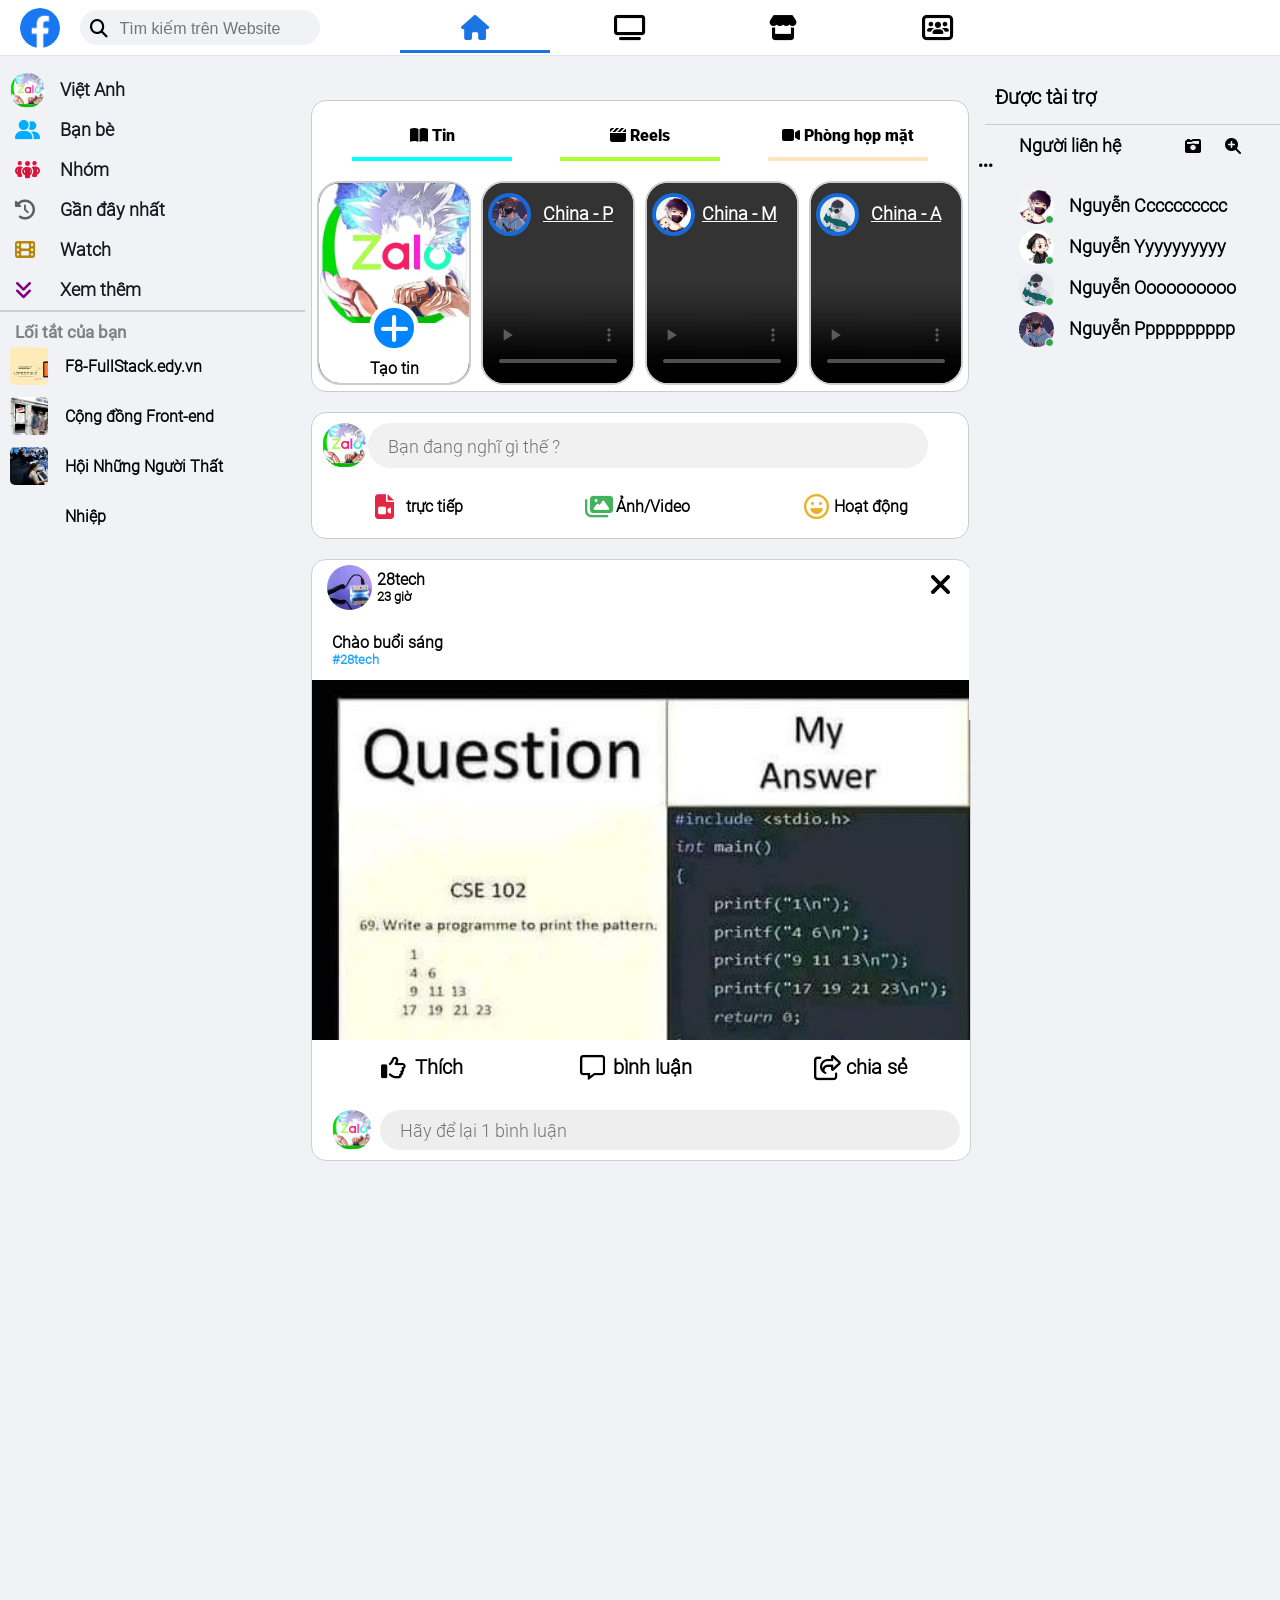
==== commit 313c82de: "3" ====
--- a/comments.html
+++ b/comments.html
@@ -12,8 +12,11 @@
     <div id="home-comments">
         <div id="header">
             <i class="avatar" id="icon"></i>
-            <i class="fa-solid fa-magnifying-glass"></i>
-            <input type="text" placeholder="Tìm kiếm trên Website">
+            <i class="fa-solid fa-magnifying-glass">
+                <div id="box-input"></div>
+                <div id="arrow"><i class="fa-solid fa-arrow-left"></i></div>
+            </i>
+            <input id="input-header" type="text" placeholder="Tìm kiếm trên Website">
             <div id="Part2-header">
                 <i class="fa-solid fa-house">
                     <div class="recommend"><h5>Trang chủ</h5></div>
@@ -151,15 +154,15 @@
                         <input placeholder="Bạn đang nghĩ gì thế ?" type="text">
                     </div>
                     <div id="Part2-suggest">
-                        <div id="livevideo">
+                        <div class="icon-suggest" id="livevideo">
                             <i class="fa-solid fa-file-video"></i>
                             <h4>trực tiếp</h4>
                         </div>
-                        <div id="image">
+                        <div class="icon-suggest" id="image">
                             <i class="fa-solid fa-images"></i>
                             <h4>Ảnh/Video</h4>
                         </div>
-                        <div id="smile">
+                        <div class="icon-suggest" id="smile">
                             <i class="fa-regular fa-face-laugh"></i>
                             <h4>Hoạt động</h4>
                         </div>
--- a/comments.css
+++ b/comments.css
@@ -36,6 +36,7 @@
     display: flex;
     align-items: center;
     z-index: 5;
+    border-bottom: rgba(0, 0, 0, 0.1) solid 1px;
 }
 
 #icon {
@@ -46,7 +47,34 @@
     left: 20px;
 }
 
-#header input {
+#icon.remove {
+    display: none;
+}
+
+#box-input {
+    display: none;
+    width: 450px;
+    height: 320px;
+    background: #ffffff;
+    position: absolute;
+    left: -90px;
+    border-bottom: 1px solid rgba(0, 0, 0, 0.2);
+    border-right: 1px solid rgba(0, 0, 0, 0.2);
+    border-radius: 0px 0px 15px 15px;
+    top: 37px;
+}
+
+#box-input.open {
+    display: block;
+    animation: animation-box-input 1s;
+}
+
+@keyframes animation-box-input {
+    0% {width: 240px; height: 35px;}
+    100% {width: 450px; height: 320px;}
+}
+
+#input-header{
     width: 240px;
     height: 35px;
     margin: 0px ;
@@ -56,7 +84,54 @@
     border-radius: 20px;
 }
 
-input::placeholder {
+#input-header.open {
+    width: 330px;
+    animation: animation-input-header 1s;
+}
+
+@keyframes animation-input-header {
+    0% {width: 240px;}
+    100% {width: 330px;}
+}
+
+#arrow {
+    display: none;
+    position: absolute;
+    left: -75px;
+    width: 40px;
+    height: 40px;
+    top: -12px;
+    border-radius: 100%;
+}
+
+#arrow.open {
+    display: block;
+    animation: animation-arrow 1s;
+}
+
+@keyframes animation-arrow {
+    0% {
+        position: absolute;
+        left: -35px;
+    }
+    100% {
+        position: absolute;
+        left: -75px;
+    }
+}
+
+.fa-arrow-left {
+   position: absolute;
+   top: 50%;
+   left: 50%;
+   transform: translate(-50%, -50%);
+}
+
+#arrow:hover {
+    background-color: rgba(0, 0, 0, 0.2);
+}
+
+#input-header::placeholder {
     position: absolute;
     font-size: 16px;
     top: 50%;
@@ -202,10 +277,29 @@
 }
 
 #toolbar i {
+    font-size: 20px;
+    position: absolute;
+    margin: 10px 15px;
+}
+
+.fa-user-group {
     color: rgb(0, 174, 255);
-    font-size: 20px;
-    position: absolute;
-    margin: 10px 15px;
+}
+
+.fa-people-group {
+    color:crimson;
+}
+
+.fa-clock-rotate-left {
+    color: rgb(95, 95, 95);
+}
+
+.fa-film {
+    color: darkgoldenrod;
+}
+
+.fa-angles-down {
+    color:purple;
 }
 
 #toolbar {
@@ -378,6 +472,27 @@
     overflow: hidden;
 }
 
+.new:hover::after {
+    content: '';
+    background-color: rgba(0, 0, 0, 0.3);
+    width: 100%;
+    height: 100%;
+    position: absolute;
+    top: 0px;
+}
+
+.new:hover #avatar-new-1 {
+    transform: scale(1.1);
+    transition: 1s;
+}
+
+#avatar-new-1 {
+    width: 100%;
+    height: 70%;
+    background: url(./comments/img/avatar.jpg);
+    background-size: cover;
+}
+
 .avatar1 {
     width: 35px;
     height: 35px;
@@ -418,13 +533,6 @@
 
 .avatar-new {
     border-radius: 20px 20px 0px 0px;
-}
-
-#avatar-new-1 {
-    width: 100%;
-    height: 70%;
-    background: url(./comments/img/avatar.jpg);
-    background-size: cover;
 }
 
 .infomation-new {
@@ -512,15 +620,33 @@
     background-color: #E4E6E9;
 }
 
+#Part1-suggest input::placeholder {
+    position: absolute;
+    left: 20px;
+    top: 50%;
+    font-size: 18px;
+    transform: translate(0, -50%);
+    font-family: Roboto-light;
+}
+
 #Part2-suggest {
     display: flex;
     width: 100%;
     height: 50%;
 }
 
-#livevideo,
-#image,
-#smile {
+.fa-file-video {
+    color: #E42645;
+}
+
+.fa-images {
+    color: #41B35D;
+}
+.fa-face-laugh {
+    color: #EAB026;
+}
+
+.icon-suggest {
     display: flex;
     flex: 1;
     width: 100px;
@@ -530,10 +656,12 @@
     justify-content: space-evenly;
 }
 
-#livevideo:hover,
-#image:hover,
-#smile:hover{
-    background-color: rgba(0, 0, 0, 0.274);
+.icon-suggest i {
+    font-size: 25px;
+}
+
+.icon-suggest:hover {
+    background-color: rgba(0, 0, 0, 0.2);
 }
 
 #avatar-suggest {
@@ -680,6 +808,15 @@
 
 #Part5-posts input:hover {
     background-color: #ccc;
+}
+
+#Part5-posts input::placeholder {
+    position: absolute;
+    top: 50%;
+    transform: translate(0,-50%);
+    left: 20px;
+    font-size: 18px;
+    font-family: Roboto-light;
 }
 
 #avatar-posts-2 {
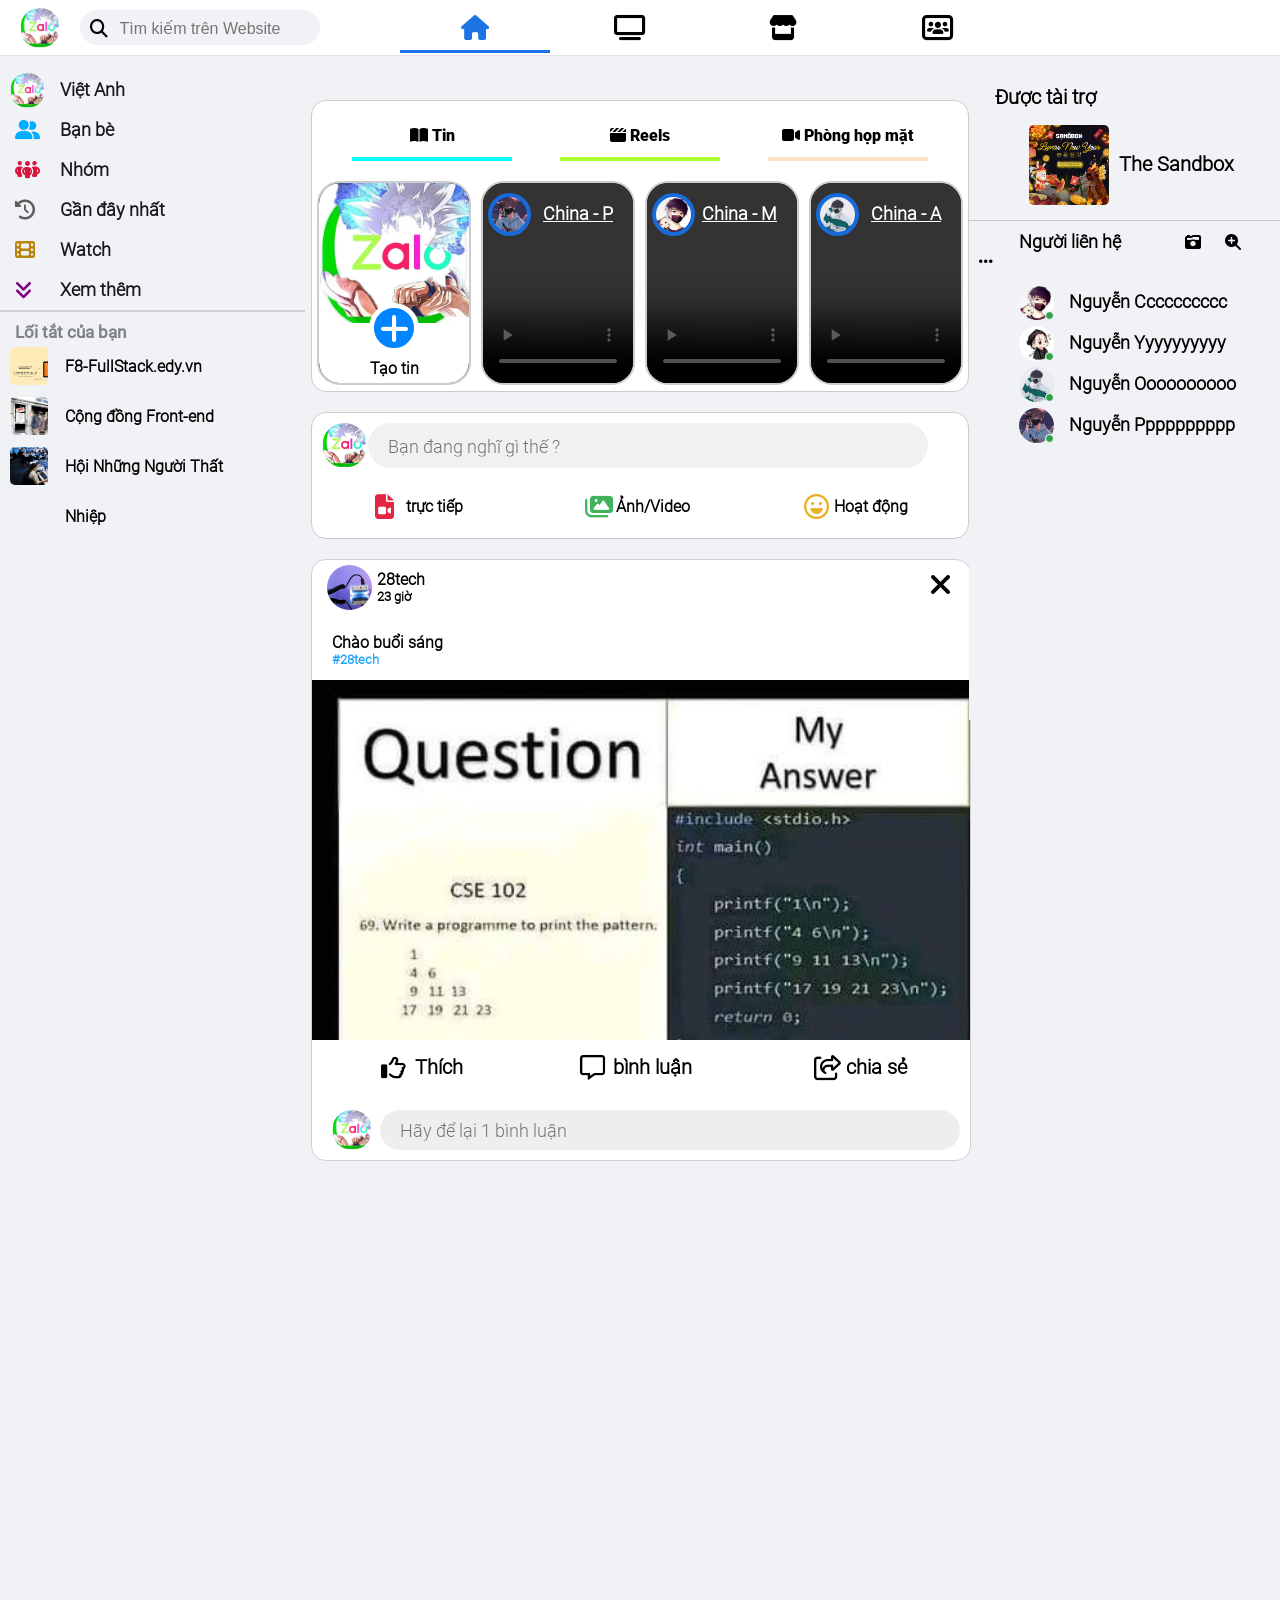
==== commit e6bdc008: "2" ====
--- a/comments.html
+++ b/comments.html
@@ -4,7 +4,7 @@
     <meta charset="UTF-8">
     <meta http-equiv="X-UA-Compatible" content="IE=edge">
     <meta name="viewport" content="width=device-width, initial-scale=1.0">
-    <link rel="stylesheet" href="comments.css"/>
+    <link rel="stylesheet" href="./comments/comments.css"/>
     <link rel="stylesheet" href="./fontawesome/css/all.min.css" />
     <title>Document</title>
 </head>
@@ -206,7 +206,14 @@
             </div>
 
             <div id="Part-3">
-                <h4>Được tài trợ</h4>
+                <div id="ads">
+                    <h4>Được tài trợ</h4>
+                    <div id="ads-2">
+                        <div class="avatar-group"></div>
+                        <h4>The Sandbox</h4>
+                    </div>
+                </div>
+                
                 <ul id="contact">
                     <li>
                         <ul id="lienhe">
--- a/comments/comments.css
+++ b/comments/comments.css
@@ -0,0 +1,919 @@
+* {
+    margin: 0px;
+    padding: 0px;
+    list-style: none;
+}
+
+@font-face {
+    font-family: Roboto-black;
+    src: url(./font/Roboto-Black.ttf);
+}
+@font-face {
+    font-family: Roboto-regular;
+    src: url(./font/Roboto-Regular.ttf);
+}
+@font-face {
+    font-family: Roboto-light;
+    src: url(./font/Roboto-Light.ttf);
+}
+@font-face {
+    font-family: Roboto-thin;
+    src: url(./font/Roboto-Thin.ttf);
+}
+
+#home-comments {
+    background-color: #F0F2F5;
+    width: 100%;
+    height: 2000px;
+}
+
+/* --------------------------------header--------------------------------- */
+#header {
+    width: 100%;
+    height: 55px;
+    background: #FFFFFF;
+    position: fixed;
+    display: flex;
+    align-items: center;
+    z-index: 5;
+    border-bottom: rgba(0, 0, 0, 0.1) solid 1px;
+}
+
+#icon {
+    width: 40px;
+    height: 40px;
+    background: url(./img/avatar.jpg);
+    background-size: cover;
+    left: 20px;
+}
+
+#icon.remove {
+    display: none;
+}
+
+#box-input {
+    display: none;
+    width: 450px;
+    height: 320px;
+    background: #ffffff;
+    position: absolute;
+    left: -90px;
+    border-bottom: 1px solid rgba(0, 0, 0, 0.2);
+    border-right: 1px solid rgba(0, 0, 0, 0.2);
+    border-radius: 0px 0px 15px 15px;
+    top: 37px;
+}
+
+#box-input.open {
+    display: block;
+    animation: animation-box-input 1s;
+}
+
+@keyframes animation-box-input {
+    0% {width: 240px; height: 35px;}
+    100% {width: 450px; height: 320px;}
+}
+
+#input-header{
+    width: 240px;
+    height: 35px;
+    margin: 0px ;
+    border: none;
+    background: #F0F2F5;
+    margin: 0px 80px;
+    border-radius: 20px;
+}
+
+#input-header.open {
+    width: 330px;
+    animation: animation-input-header 1s;
+}
+
+@keyframes animation-input-header {
+    0% {width: 240px;}
+    100% {width: 330px;}
+}
+
+#arrow {
+    display: none;
+    position: absolute;
+    left: -75px;
+    width: 40px;
+    height: 40px;
+    top: -12px;
+    border-radius: 100%;
+}
+
+#arrow.open {
+    display: block;
+    animation: animation-arrow 1s;
+}
+
+@keyframes animation-arrow {
+    0% {
+        position: absolute;
+        left: -35px;
+    }
+    100% {
+        position: absolute;
+        left: -75px;
+    }
+}
+
+.fa-arrow-left {
+   position: absolute;
+   top: 50%;
+   left: 50%;
+   transform: translate(-50%, -50%);
+}
+
+#arrow:hover {
+    background-color: rgba(0, 0, 0, 0.2);
+}
+
+#input-header::placeholder {
+    position: absolute;
+    font-size: 16px;
+    top: 50%;
+    left: 50%;
+    transform: translateX(-50%) translateY(-50%);
+}
+
+.fa-magnifying-glass {
+    font-size: 18px;
+    position: absolute;
+    left: 90px;
+    line-height: 40px;
+}
+
+.icon-header {
+    text-align: center;
+    padding: 10px 0px;
+    font-size: 25px;
+    width: 150px; 
+    cursor: pointer;
+    position: relative;
+    font-weight: lighter;
+}
+
+.icon-header:hover {
+    border-radius: 10px;
+    background-color: #F2F2F2;
+}
+
+.fa-house {
+    text-align: center;
+    padding: 10px 0px;
+    font-size: 25px;
+    width: 150px; 
+    cursor: pointer;
+    position: relative;
+    font-weight: lighter;
+    color:#1B74E4;
+}
+
+.fa-house::after {
+    content: '';
+    width: 100%;
+    height: 3px;
+    position: absolute;
+    bottom: -3px;
+    left: 50%;
+    transform: translateX(-50%);
+    background-color:#1B74E4;
+}
+
+.recommend {
+    opacity: 0;
+    position: absolute;
+    background-color: #383839;
+    width: 70px;
+    left: 50%;
+    transform: translate(-50%, 0);
+    height: 20px;
+    bottom: -25px;
+    border-radius: 10px;
+    
+}
+
+#Part2-header i:hover .recommend {
+    animation: opacityOn 1s normal forwards;
+    animation-delay: 1s;
+}
+
+.recommend h5 {
+    line-height: 20px;
+    color: white;
+    font-family: Roboto-light;
+    font-size: 12px;
+}
+
+@keyframes opacityOn {
+    0% {
+        opacity: 0;
+    }
+    100% {
+        opacity: 1;
+    }
+}
+
+/* .icon-header::after {
+    content: '';
+    width: 100%;
+    height: 3px;
+    position: absolute;
+    bottom: -3px;
+    left: 50%;
+    transform: translateX(-50%);
+}
+.fa-house::after {
+    background-color:crimson;
+}
+.fa-tv::after {
+    background-color:tomato;
+}
+.fa-store::after {
+    background-color:magenta;
+}
+.fa-users-rectangle::after {
+    background-color: #1B74E4;
+} */
+
+/* --------------------------------comment.html------------------------------------------ */
+#content {
+    display: flex;
+    width: 100%;
+    height: 650px;
+    top: 70px;
+    position: relative;
+    font-family: Roboto-light;
+    background-color: #F0F2F5;
+}
+
+/* ----------------------------------part1--------------------------------- */
+#Part-1 {
+    display: flex;
+    flex: 1;
+    flex-direction: column;
+    width: 100%;
+    height: 100%;
+    background-color: #F0F2F5;
+}
+
+#toolbar > a > li h4 {
+    font-size: 18px;
+    line-height: 40px;
+    position: relative;
+    left: 60px;
+    color: #181821;
+}
+
+#toolbar a {
+    text-decoration: none;
+}
+
+#toolbar li:hover {
+    background-color: #E4E6E9;
+}
+
+#toolbar i {
+    font-size: 20px;
+    position: absolute;
+    margin: 10px 15px;
+}
+
+.fa-user-group {
+    color: rgb(0, 174, 255);
+}
+
+.fa-people-group {
+    color:crimson;
+}
+
+.fa-clock-rotate-left {
+    color: rgb(95, 95, 95);
+}
+
+.fa-film {
+    color: darkgoldenrod;
+}
+
+.fa-angles-down {
+    color:purple;
+}
+
+#toolbar {
+    border-bottom:#CED0D4 solid 2px;
+    width: 305px;
+}
+
+.avatar {
+    position: absolute;
+    border-radius: 100%;
+    cursor: pointer;
+}
+
+#avatar-toolbar {
+    width: 35px;
+    height: 35px;
+    margin: 2.5px 10px;
+    background: url(./img/avatar.jpg);
+    background-size: cover;
+}
+
+#Group h2 {
+    padding: 10px 0px 0px 15px;
+    font-family: Roboto-regular;
+    font-size: 17px;
+    color: #7F8285;
+}
+
+#Group li:hover{
+    background-color: #E4E6E9;
+}
+
+#Group a {
+    text-decoration: none;
+}
+
+#Group h4 {
+    color: black;
+    margin: 0px 65px;
+    line-height: 50px;
+}
+
+.avatar-group {
+    width: 38px;
+    height: 38px;
+    border-radius: 5px;
+    background-size: cover;
+    position: absolute;
+    margin: 5px 0px 0px 10px;
+}
+
+#avatar-group-1 {
+    background-image: url(./img/f8.jpg);
+}
+
+#avatar-group-2 {
+    background-image: url(./img/hội\ thất\ nghiệp.jpg);
+}
+
+#avatar-group-3 {
+    background-image: url(./img/font-end.jpg);
+}
+
+/* ----------------------------------part2--------------------------------- */
+#Part-2 {
+    flex: 2;
+    flex-direction: column;
+    width: 100%;
+    height: 100%;
+    
+}
+/* -------------------------part-new1------------------------------- */
+#news {
+    display: flex;
+    flex-direction: column;
+    align-items: center;
+    border: rgb(204, 204, 204) 1px solid;
+    border-radius: 15px;
+    position: relative;
+    top: 30px;
+    background-color: #FFFFFF;
+}
+
+#Part1-news > li {
+    display: inline-block;
+    text-align: center;
+    line-height: 60px;
+    background-color: #FFFFFF;
+    height: 60px;
+    width: 200px;
+    margin: 0px 2px;
+    position: relative;
+    top: 5px;
+    font-family: Roboto-black;  
+    border-radius: 10px;
+    cursor: pointer;
+}
+
+#Part1-news > li:hover {
+    background-color: #F2F2F2;
+}
+
+.new-part1::after {
+    left: 50%;
+    transform: translateX(-50%);
+    content: '';
+    position: absolute;
+    bottom: 5px;
+    width: 80%;
+    height: 4px;
+}
+
+#new-open::after {
+    background-color: aqua;
+}
+
+#reels-open::after {
+    background-color: greenyellow;
+}
+
+#meeting-open::after {
+    background-color: bisque;
+}
+
+#new-open.remove::after,
+#reels-open.remove::after,
+#meeting-open.remove::after {
+    transform: translateX(-50%) translateY(-4px);
+    transition: 1s ease;
+}
+
+#new-open.open::after,
+#reels-open.open::after,
+#meeting-open.open::after {
+    transform: translateX(-50%) translateY(4px);
+    transition: 1s ease;
+}
+
+.fa-book-open.open {
+    color: orange;
+}
+
+.fa-clapperboard.open {
+    color: red;
+}
+
+.fa-video.open {
+    color: rebeccapurple;
+}
+/* -------------------------part-new2------------------------------- */
+#tin {
+    width: 100%;
+    height: 230px;
+    display: flex;
+}
+
+#tin.remove {
+    display: none;
+}
+
+.new {
+    width: 150px;
+    height: 200px;
+    position: relative;
+    top: 20px;
+    margin: 0px 5px;
+    background-color: black;
+    border-radius: 23px;
+    border: #ccc 2px solid;
+    overflow: hidden;
+}
+
+.new:hover::after {
+    content: '';
+    background-color: rgba(0, 0, 0, 0.3);
+    width: 100%;
+    height: 100%;
+    position: absolute;
+    top: 0px;
+}
+
+.new:hover #avatar-new-1 {
+    transform: scale(1.1);
+    transition: 1s;
+}
+
+#avatar-new-1 {
+    width: 100%;
+    height: 70%;
+    background: url(./img/avatar.jpg);
+    background-size: cover;
+}
+
+.avatar1 {
+    width: 35px;
+    height: 35px;
+    top: 10px;
+    left: 5px;
+    background-size: cover;
+    border: 4px solid #166ADA;
+}
+
+.video {
+    width: 150px;
+    height: 200px;
+}
+
+.name {
+    position: absolute;
+    top: 20px;
+    right: 20px;
+    font-size: 18px;
+    color: white;
+    text-decoration:underline;
+}
+
+#avatar-2 {
+    background: url(./img/avatar-user-4.jpg);
+    background-size: cover;
+}
+
+#avatar-3 {
+    background: url(./img/avatar-user-1.jpg);
+    background-size: cover;
+}
+
+#avatar-4 {
+    background: url(./img/avatar-user-3.jpg);
+    background-size: cover;
+}
+
+.avatar-new {
+    border-radius: 20px 20px 0px 0px;
+}
+
+.infomation-new {
+    width: 100%;
+    height: 30%;
+    background-color: white;
+    border-radius: 0px 0px 20px 20px;
+}
+
+.infomation-new h4 {
+    left: 50%;
+    transform: translateX(-50%);
+    position: absolute;
+    bottom: 5px;
+}
+
+#box-fa-flus {
+    position: absolute;
+    border: white 5px solid;
+    width: 40px;
+    height: 40px;
+    left: 50%;
+    top: 60%;
+    transform: translateX(-50%);
+    border-radius: 100%;
+    background-color: rgb(0, 132, 255);
+    cursor: pointer;
+}
+
+.fa-plus {
+    color: white;
+    font-size: 33px;
+    position: absolute;
+    top: 50%;
+    left: 6px;
+    transform: translateY(-50%);
+}
+
+#reels {
+    display: none;
+    width: 100%;
+    height: 230px;
+}
+
+#reels.open {
+    display: block;
+}
+
+#phonghopmat {
+    display: none;
+    padding: 50px 0px;
+    text-align: center;
+}
+
+#phonghopmat.open {
+    display: block;
+}
+
+#suggest {
+    width: 99,5%;
+    height: 125px;
+    background-color: white;
+    position: relative;
+    top: 50px;
+    border: #ccc 1px solid;
+    border-radius: 15px;
+}
+
+#Part1-suggest {
+    width: 100%;
+    height: 50%;
+}
+
+#Part1-suggest input {
+    width: 560px;
+    height: 45px;
+    border-radius: 50px;
+    border: none;
+    background-color: #f1f1f1;
+    float: right;
+    margin: 10px 40px;
+}
+
+#Part1-suggest input:hover {
+    background-color: #E4E6E9;
+}
+
+#Part1-suggest input::placeholder {
+    position: absolute;
+    left: 20px;
+    top: 50%;
+    font-size: 18px;
+    transform: translate(0, -50%);
+    font-family: Roboto-light;
+}
+
+#Part2-suggest {
+    display: flex;
+    width: 100%;
+    height: 50%;
+}
+
+.fa-file-video {
+    color: #E42645;
+}
+
+.fa-images {
+    color: #41B35D;
+}
+.fa-face-laugh {
+    color: #EAB026;
+}
+
+.icon-suggest {
+    display: flex;
+    flex: 1;
+    width: 100px;
+    border-radius: 10px;
+    align-items: center;
+    margin-bottom: 5px;
+    justify-content: space-evenly;
+}
+
+.icon-suggest i {
+    font-size: 25px;
+}
+
+.icon-suggest:hover {
+    background-color: rgba(0, 0, 0, 0.2);
+}
+
+#avatar-suggest {
+    background: url(./img/avatar.jpg);
+    background-size: cover;
+    margin: 10px;
+    width: 45px;
+    height: 45px;
+}
+
+#posts {
+    width: 100%;
+    height: 600px;
+    background-color: white;
+    border: solid 1px #CED0D4;
+    position: relative;
+    top: 70px;
+    border-radius: 15px;
+}
+
+#Part2-suggest div {
+    cursor: pointer;
+}
+
+#Part2-suggest i {
+    position: relative;
+    left: 15px;
+}
+
+#Part2-suggest h4 {
+    position: relative;
+    left: -20px;
+}
+
+#Part1-posts {
+    height: 10%;
+    width: 100%;
+    display: flex;
+}
+
+#avatar-posts-1 {
+    background: url(./img/avatar-post.jpg);
+    width: 45px;
+    height: 45px;
+    background-size: cover;
+    top: 5px;
+    left: 15px;
+}
+
+#infomation-posts {
+    position: absolute;
+    left: 65px;
+    top: 10px;
+}
+
+.fa-xmark {
+    font-size: 30px;
+    position: absolute;
+    right: 20px;
+    top: 10px;
+}
+
+#Part2-posts {
+    height: 10%;
+    width: 100%;
+    margin: 0px 20px;
+    display: flex;
+    flex-direction: column;
+    justify-content: center;
+}
+
+#Part2-posts h6 {
+    color: rgb(34, 164, 250);
+    font-size: 13px;
+}
+
+#Part3-posts {
+    background: url(./img/image-posts.jpg);
+    background-size: cover;
+    height: 60%;
+    width: 100%;
+}
+
+#Part4-posts {
+    height: 10%;
+    width: 100%;
+    display: flex;
+    border-radius: 0px 0px 0px 0px;
+}
+
+#like,#comment,#share {
+    width: 90%;
+    height: 90%;
+    align-items: center;
+    justify-content: space-evenly;
+    display: flex;
+    border-radius: 10px;
+    cursor: pointer;
+}
+
+#like:hover,#comment:hover,#share:hover {
+    background-color: #7F8285;
+}
+
+#like h4,#share h4 {
+    font-size: 20px;
+    position: relative;
+    left: -20px;
+}
+
+#like i,#share i {
+    position: relative;
+    font-size: 25px;
+    left: 20px;
+}
+
+#comment h4 {
+    font-size: 20px;
+    position: relative;
+    left: -20px;
+}
+#comment i {
+    position: relative;
+    font-size: 25px;
+    left: 10px;
+}
+
+#Part5-posts {
+    width: 100%;
+    height: 10%;
+    display: flex;
+    align-items: center;
+}
+
+#Part5-posts input {
+    width: 580px;
+    height: 40px;
+    position: absolute;
+    right: 10px;
+    border-radius: 20px;
+    background-color: #eeeeee;
+    border: none;
+}
+
+#Part5-posts input:hover {
+    background-color: #ccc;
+}
+
+#Part5-posts input::placeholder {
+    position: absolute;
+    top: 50%;
+    transform: translate(0,-50%);
+    left: 20px;
+    font-size: 18px;
+    font-family: Roboto-light;
+}
+
+#avatar-posts-2 {
+    width: 40px;
+    height: 40px;
+    background: url(./img/avatar.jpg);
+    background-size: cover;
+    position: absolute;
+    left: 20px;
+}
+/* ----------------------------------part3--------------------------------- */
+#Part-3 {
+    flex: 1;
+    flex-direction: column;
+    width: 100%;
+    height: 100%;
+    background-color: #F0F2F5;
+    position: relative;
+}
+
+#ads {
+    width: 100%;
+    height: 150px;
+}
+
+#ads > h4 {
+    width: 275px;
+    float: right;
+    font-size: 20px;
+    padding: 15px 10px;
+}
+
+#ads-2 {
+    width: 100%;
+    height: 80px;
+    position: absolute;
+    top: 50px;
+    left: 50px;
+}
+
+#ads-2 div {
+    height: 100%;
+    width: 80px;
+    background: url(./img/ads-1.jpg);
+    background-size: cover;
+}
+
+#ads-2 h4 {
+    font-size: 20px;
+    position: absolute;
+    left: 100px;
+    top: 40%;
+    transform: translateY(-50);
+}
+
+#contact {
+    border-top: rgb(204, 204, 204) 1px solid;
+    float: right;
+    width: 100%;
+    height: 300px;
+}
+
+#lienhe li {
+    display: inline-block;
+}
+
+#contact i {
+    margin: 0px 10px;
+}
+
+#contact li h4 {
+    font-size: 18px;
+    margin: 10px 50px 0px 50px;
+}
+
+#contact > li > h4 {
+    margin: 20px 0px 0px 100px;
+
+}
+
+
+#avatar-user-1 {width: 35px; height: 35px; background: url(./img/avatar-user-1.jpg); background-size: cover; position: absolute; margin-left: -50px; margin-top: -6px;}
+#avatar-user-2 {width: 35px; height: 35px; background: url(./img/avatar-user-2.jpg); background-size: cover; position: absolute; margin-left: -50px; margin-top: -6px;}
+#avatar-user-3 {width: 35px; height: 35px; background: url(./img/avatar-user-3.jpg); background-size: cover; position: absolute; margin-left: -50px; margin-top: -6px;}
+#avatar-user-4 {width: 35px; height: 35px; background: url(./img/avatar-user-4.jpg); background-size: cover; position: absolute; margin-left: -50px; margin-top: -6px;}
+
+#avatar-user-1::after,
+#avatar-user-2::after,
+#avatar-user-3::after,
+#avatar-user-4::after {
+    content: '';
+    background-color: #31A24C;
+    position: absolute;
+    bottom: -0px;
+    right: -0px;
+    border: solid white 1px;
+    border-radius: 100%;
+    width: 7px;
+    height: 7px;
+}
